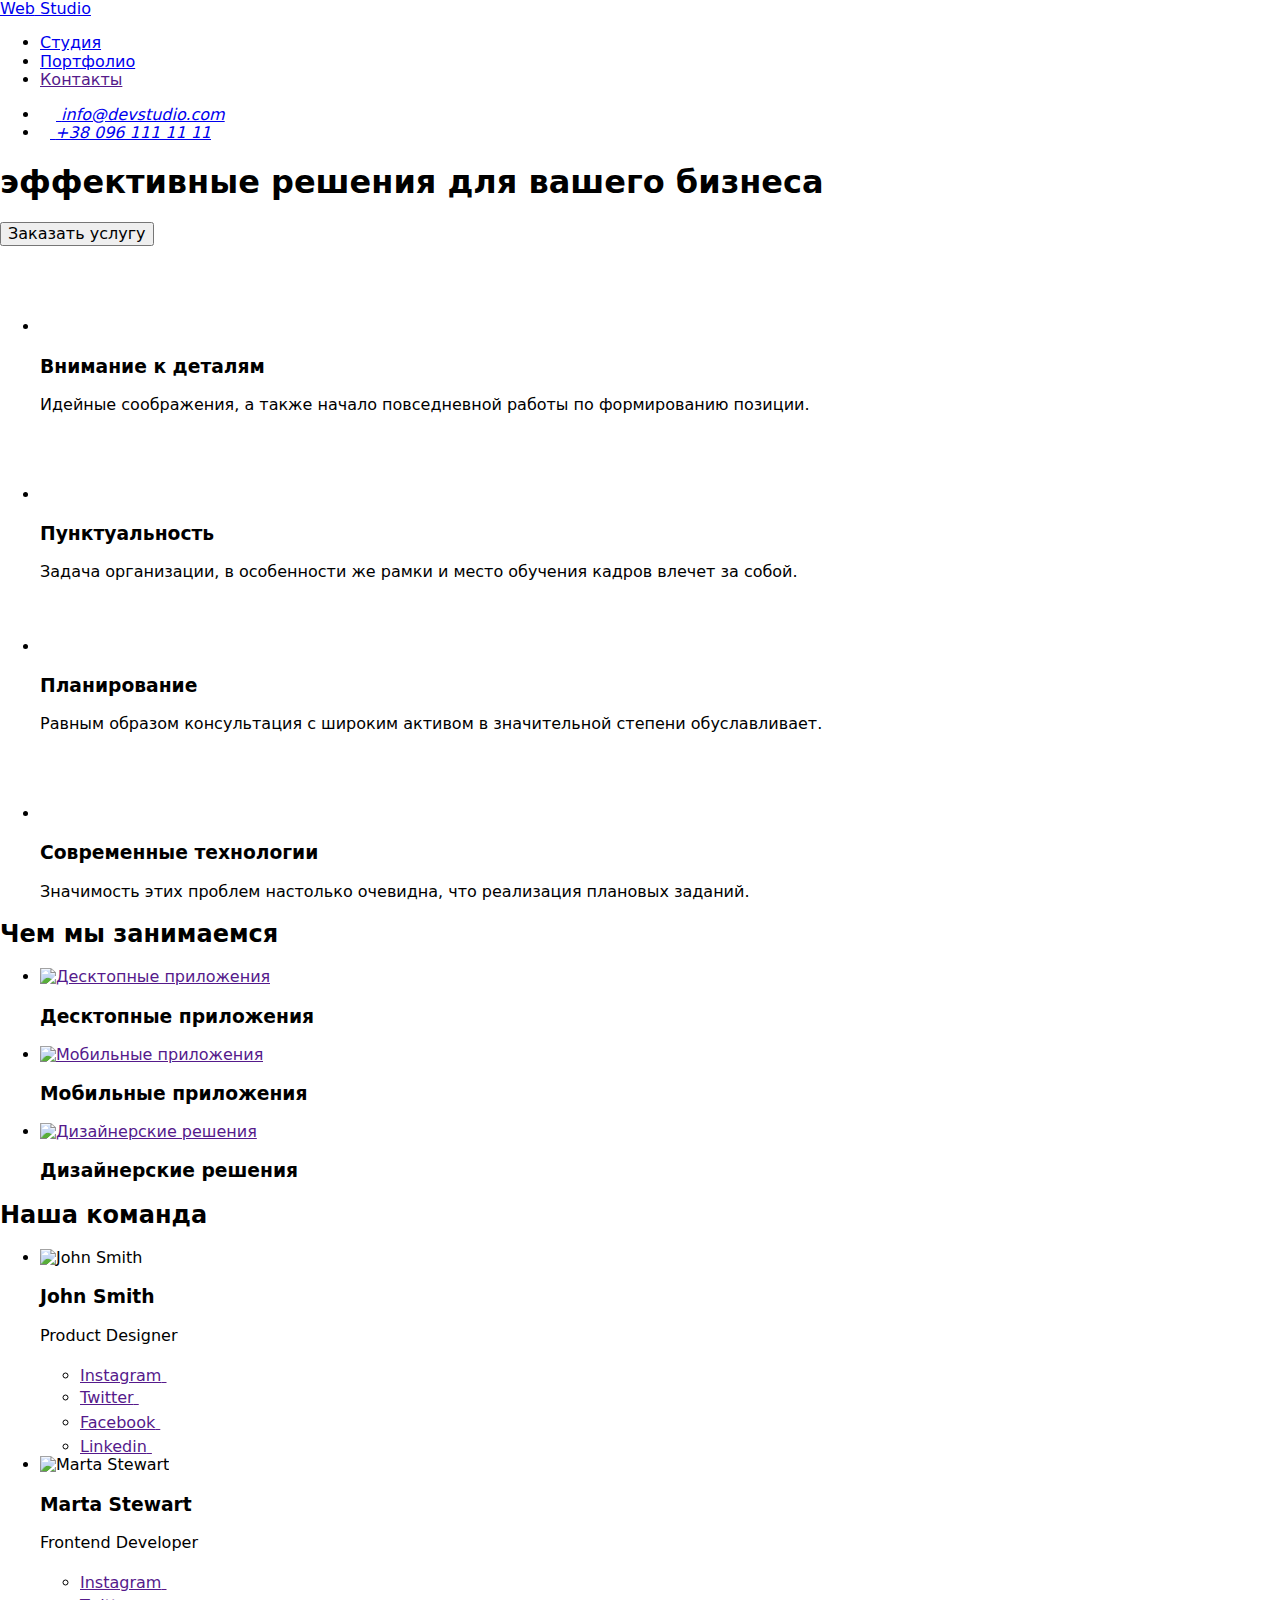
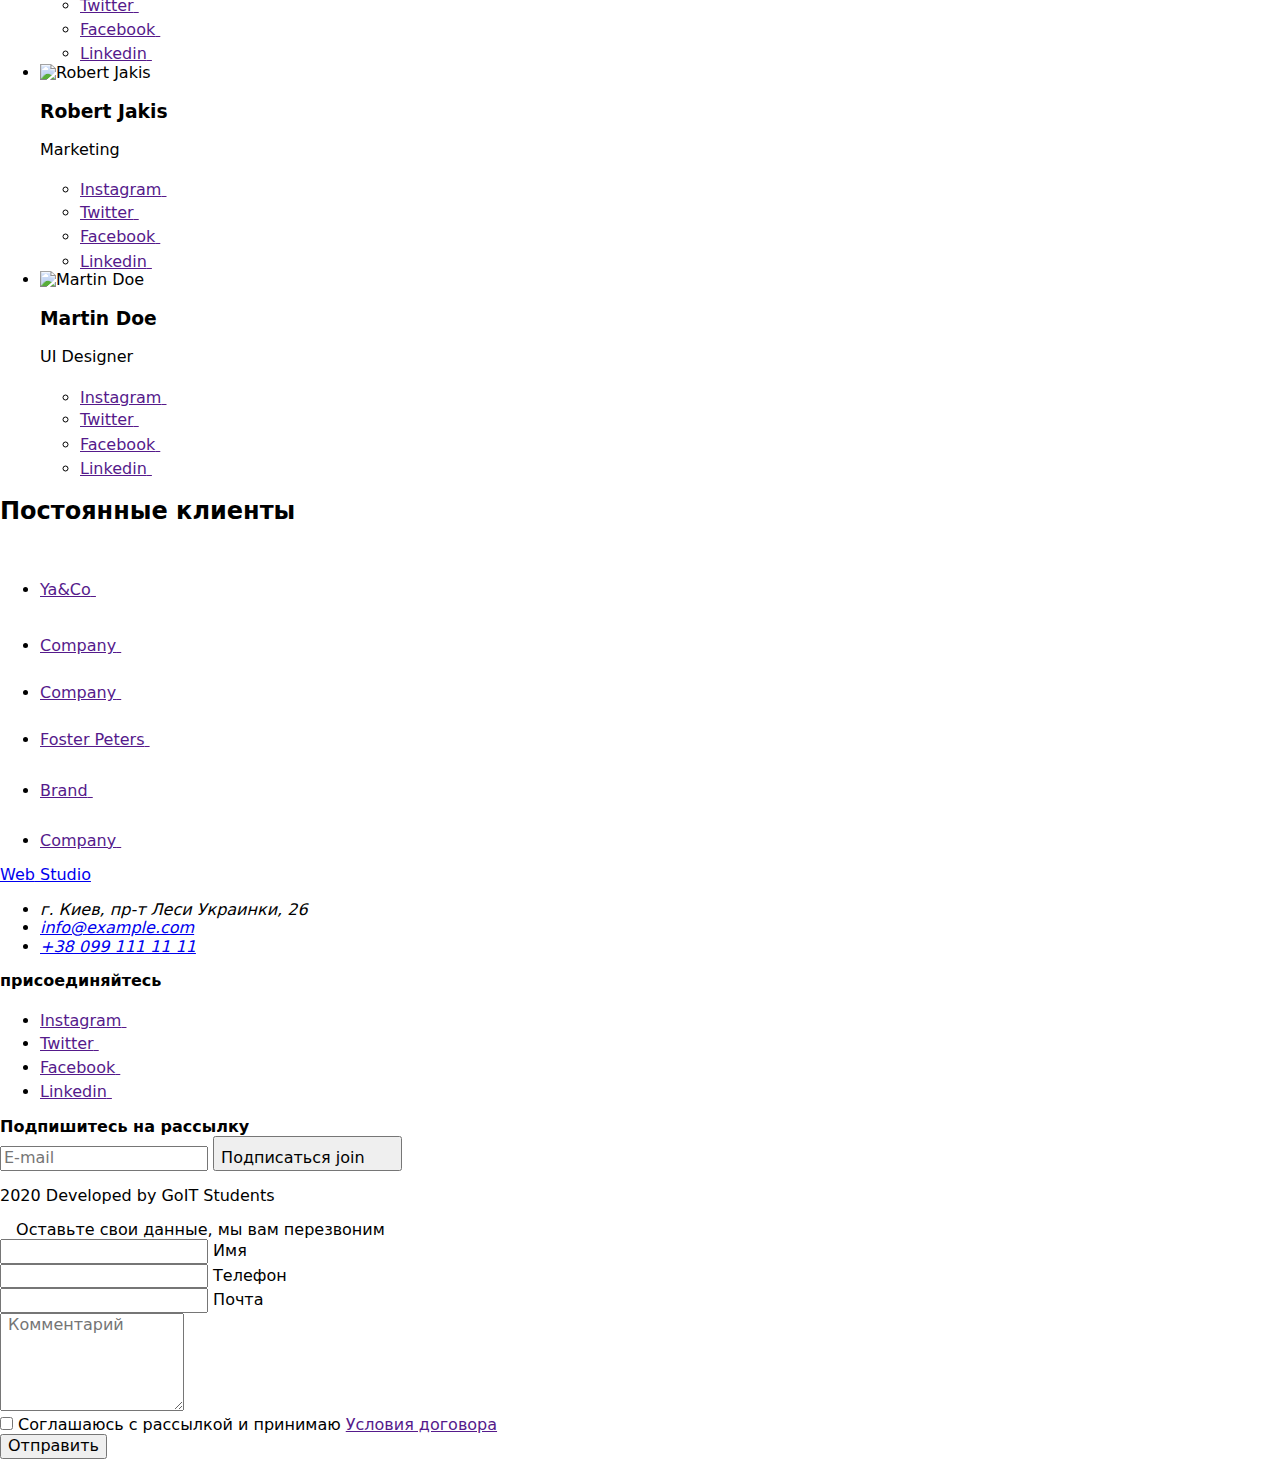
==== index.html @ 6a95d724 "Add files via upload" ====
<!DOCTYPE html>
<html lang="ru">
<head>
    <meta charset="UTF-8">
    <meta name="viewport" content="width=device-width, initial-scale=1.0">
    <title>Document</title>
    <link href="https://fonts.googleapis.com/css2?family=Raleway:wght@700&family=Roboto:wght@500;700;900&display=swap" rel="stylesheet"/>
    <link
    rel="stylesheet"
    href="https://cdnjs.cloudflare.com/ajax/libs/modern-normalize/0.6.0/modern-normalize.min.css"
  />
    <link rel="stylesheet" href="./css/styles.css"/>
</head>
<body>
                                  <!-- Шапка сайта -->
    <header >
<div class="container-nav">
    <nav>
            <a href="./index.html" class="upper-logo">
                <span class="colortext">Web</span> Studio
            </a>
          <ul class="pages">
            <li class="pages-list" ><a href="./index.html" class="current">Студия</a></li>
            <li class="pages-list"><a href="./portfolio.html" class="site-nav">Портфолио</a></li>
            <li class="pages-list"><a href="" class="site-nav">Контакты</a></li>
          </ul> 
    </nav>
   
    <address>
           
        <ul class="site-address">
            <li class="envelope" >
               
                <a href="mailto:info@devstudio.com" class="address-list ">
                    <svg class="icon-envelope" width="16" height="11.2">
                        <use href="./images/sprite.svg#icon-envelope"></use>
                    </svg>
                    <span>info@devstudio.com</span>
                </a>
            </li>
            <li  >
                
                <a href="tel:+380961111111" class="address-list" >
                    <svg class="icon-phone" width="10" height="10.94">
                        <use href="./images/sprite.svg#icon-phone"></use>
                    </svg>
                   <span>+38 096 111 11 11</span> 
                </a>
            </li>
       </ul>
       
    </address>
</div>
    </header>
    
    
    <main>
        
                              <!-- Герой -->
    <section class="hero">
    <h1 class="hero-title">эффективные решения для вашего бизнеса</h1>
        <button data-modal-open type="button" class="order-button" >Заказать услугу</button>
    </section>
    <div class="container">
<section class="section ">
                             <!--преимущества-->
    <ul class="advantages-container">
        <li class="advantages-list">
            <svg class="advantages-icon" width="65.32" height="70">
                <use href="./images/sprite.svg#icon-antenna"></use>
            </svg>
            
            <h3 class="advantages-title">Внимание к деталям</h3>
            <p class="advantages-text">Идейные соображения, а также начало повседневной работы по формированию позиции.</p>
        </li>
        <li class="advantages-list">
            <svg class="advantages-icon" width="66.96" height="70">
                <use href="./images/sprite.svg#icon-clock"></use>
            </svg>
            <h3 class="advantages-title">Пунктуальность</h3>
            <p class="advantages-text">Задача организации, в особенности же рамки и место обучения кадров влечет за собой.</p>
        </li>
        <li class="advantages-list">
            <svg class="advantages-icon" width="70" height="53.69">
                <use href="./images/sprite.svg#icon-pc"></use>
            </svg>   
            <h3 class="advantages-title">Планирование</h3>
            <p class="advantages-text">Равным образом консультация с широким активом в значительной степени обуславливает.</p>
        </li>
        <li class="advantages-list">
            <svg class="advantages-icon" width="70" height="70">
                <use href="./images/sprite.svg#icon-astronaut"></use>
            </svg>
            <h3 class="advantages-title">Современные технологии</h3>
            <p class="advantages-text">Значимость этих проблем настолько очевидна, что реализация плановых заданий.</p>
        </li>
    </ul>
</section>
                                        <!--Продукты-->
<section class="section">
    <h2 class="section-title">Чем мы занимаемся</h2>
    <ul class="section-app container">
        <li class="item">
            <a href="">
                <img src="./images/app1.jpg" class="image" alt="Десктопные приложения" width="370" height="294"/>
            </a>
            <h3 class="section-list">Десктопные приложения</h3>
        </li>
        <li class="item">
            <a href="">
                <img src="./images/app2.jpg" class="image" alt="Мобильные приложения" width="370" height="294"/>
            </a>
            <h3 class="section-list">Мобильные приложения</h3>
        </li> 
        <li class="item">
            <a href="">
                <img src="./images/app3.jpg" class="image" alt="Дизайнерские решения" width="370" height="294"/>
            </a>
            <h3 class="section-list">Дизайнерские решения</h3>
        </li>
    </ul>
</section>
    </div>
                                         <!--Комманда-->
<section class="section-team ">
    
    <h2 class="section-title">Наша команда</h2>

    <ul class="team-names  ">
<li class="cards">
    
        <img src="./images/john_smith.jpg" class="image-team" alt="John Smith" width="270" height="260"/>
   
    <h3 class="names">John Smith</h3>
    <p class="occupation">Product Designer</p>
    <ul class="social">
        <li class="social-links">
            <a class="social-link" href=""  aria-label="Instagram">
            <span class="visually-hidden">Instagram</span>
            <svg class="icon-social" width="20" height="20">
                <use href="./images/sprite.svg#icon-instagram"></use>
            </svg>
            </a>
        </li>
        <li class="social-links">
            <a class="social-link" href="" aria-label="Twitter">
                <span class="visually-hidden">Twitter</span>
                <svg class="icon-social" width="20" height="18">
                    <use href="./images/sprite.svg#icon-twitter"></use>
                </svg>
            </a>
        </li>
        <li class="social-links">
            <a class="social-link" href="" aria-label="Facebook">
                <span class="visually-hidden">Facebook</span>
                <svg class="icon-social" width="15" height="20">
                    <use href="./images/sprite.svg#icon-facebook"></use>
                </svg>
            </a>
        </li>
        <li class="social-links">
            <a class="social-link" href="" aria-label="Linkedin">
                <span class="visually-hidden">Linkedin</span>
                <svg class="icon-social" width="20" height="20">
                    <use href="./images/sprite.svg#icon-linkedin"></use>
                </svg>
            </a>
        </li>
    </ul>

</li>
<li class="cards">
    
        <img src="./images/marta_stewart.jpg" class="image-team" alt="Marta Stewart" width="270" height="260"/>
    
    <h3 class="names">Marta Stewart</h3>
    <p class="occupation">Frontend Developer</p>
    <ul class="social">
        <li class="social-links">
            <a class="social-link" href=""  aria-label="Instagram">
            <span class="visually-hidden">Instagram</span>
            <svg class="icon-social" width="20" height="20">
                <use href="./images/sprite.svg#icon-instagram"></use>
            </svg>
            </a>
        </li>
        <li class="social-links">
            <a class="social-link" href="" aria-label="Twitter">
                <span class="visually-hidden">Twitter</span>
                <svg class="icon-social" width="20" height="18">
                    <use href="./images/sprite.svg#icon-twitter"></use>
                </svg>
            </a>
        </li>
        <li class="social-links">
            <a class="social-link" href="" aria-label="Facebook">
                <span class="visually-hidden">Facebook</span>
                <svg class="icon-social" width="15" height="20">
                    <use href="./images/sprite.svg#icon-facebook"></use>
                </svg>
            </a>
        </li>
        <li class="social-links">
            <a class="social-link" href="" aria-label="Linkedin">
                <span class="visually-hidden">Linkedin</span>
                <svg class="icon-social" width="20" height="20">
                    <use href="./images/sprite.svg#icon-linkedin"></use>
                </svg>
            </a>
        </li>
    </ul>
</li>
<li class="cards">
    
        <img src="./images/robert_jakis.jpg" class="image-team" alt="Robert Jakis" width="270" height="260"/>
    
    <h3 class="names">Robert Jakis</h3>
    <p class="occupation">Marketing</p>
    <ul class="social">
        <li class="social-links">
            <a class="social-link" href=""  aria-label="Instagram">
            <span class="visually-hidden">Instagram</span>
            <svg class="icon-social" width="20" height="20">
                <use href="./images/sprite.svg#icon-instagram"></use>
            </svg>
            </a>
        </li>
        <li class="social-links">
            <a class="social-link" href="" aria-label="Twitter">
                <span class="visually-hidden">Twitter</span>
                <svg class="icon-social" width="20" height="18">
                    <use href="./images/sprite.svg#icon-twitter"></use>
                </svg>
            </a>
        </li>
        <li class="social-links">
            <a class="social-link" href="" aria-label="Facebook">
                <span class="visually-hidden">Facebook</span>
                <svg class="icon-social" width="15" height="20">
                    <use href="./images/sprite.svg#icon-facebook"></use>
                </svg>
            </a>
        </li>
        <li class="social-links">
            <a class="social-link" href="" aria-label="Linkedin">
                <span class="visually-hidden">Linkedin</span>
                <svg class="icon-social" width="20" height="20">
                    <use href="./images/sprite.svg#icon-linkedin"></use>
                </svg>
            </a>
        </li>
    </ul>
</li>
<li class="cards">
    
        <img src="./images/martin_doe.jpg" class="image-team" alt="Martin Doe" width="270" height="260"/>
    
    <h3 class="names">Martin Doe</h3>
    <p class="occupation">UI Designer</p>
    <ul class="social">
        <li class="social-links">
            <a class="social-link" href=""  aria-label="Instagram">
            <span class="visually-hidden">Instagram</span>
            <svg class="icon-social" width="20" height="20">
                <use href="./images/sprite.svg#icon-instagram"></use>
            </svg>
            </a>
        </li>
        <li class="social-links">
            <a class="social-link" href="" aria-label="Twitter">
                <span class="visually-hidden">Twitter</span>
                <svg class="icon-social" width="20" height="18">
                    <use href="./images/sprite.svg#icon-twitter"></use>
                </svg>
            </a>
        </li>
        <li class="social-links">
            <a class="social-link" href="" aria-label="Facebook">
                <span class="visually-hidden">Facebook</span>
                <svg class="icon-social" width="15" height="20">
                    <use href="./images/sprite.svg#icon-facebook"></use>
                </svg>
            </a>
        </li>
        <li class="social-links">
            <a class="social-link" href="" aria-label="Linkedin">
                <span class="visually-hidden">Linkedin</span>
                <svg class="icon-social" width="20" height="20">
                    <use href="./images/sprite.svg#icon-linkedin"></use>
                </svg>
            </a>
        </li>
    </ul>
 </li>
</ul> 
  
</section>

<!--Клиенты-->
<section class="clients">
    <h2 class="section-title">Постоянные клиенты</h2>
    <ul class="companies-list container">
        <li class="section-companies">
            <a class="companies-link" href="">
                <span class="visually-hidden">Ya&Co</span>
                <svg class="icon-logo" width="44.27" height="49.23">
                    <use href="./images/sprite.svg#icon-logo1"></use>
                </svg>
            </a>   
        </li>
        <li class="section-companies">
            <a class="companies-link" href="">
                <span class="visually-hidden">Company</span>
                <svg class="icon-logo" width="40" height="52">
                    <use href="./images/sprite.svg#icon-logo2"></use>
                </svg>
            </a>   
        </li>
        <li class="section-companies">
            <a class="companies-link" href="">
                <span class="visually-hidden">Company</span>
                <svg class="icon-logo" width="41" height="42.6">
                    <use href="./images/sprite.svg#icon-logo3"></use>
                </svg>
            </a>     
        </li>
        <li class="section-companies">
            <a class="companies-link" href="">
                <span class="visually-hidden">Foster Peters</span>
                <svg class="icon-logo" width="79.66" height="42.02">
                    <use href="./images/sprite.svg#icon-logo4"></use>
                </svg>
            </a>     
        </li>
        <li class="section-companies">
            <a class="companies-link" href="">
                <span class="visually-hidden">Brand</span>
                <svg class="icon-logo" width="59" height="47">
                    <use href="./images/sprite.svg#icon-logo5"></use>
                </svg>
            </a>     
        </li>
        <li class="section-companies">
            <a class="companies-link" href="">
                <span class="visually-hidden">Company</span>
                <svg class="icon-logo" width="88.48" height="45.44">
                    <use href="./images/sprite.svg#icon-logo6"></use>
                </svg>
            </a>     
        </li>
    </ul>
</section>

</main>



<!--Футер-->

<footer>
    <div class="footer-container">
<div class="footer-block">
    <a href="./index.html" class="logo">
        <span class="colortext">Web</span> Studio
    </a>
    <address >
        <ul class="address">
            <li> г. Киев, пр-т Леси Украинки, 26   <br> </li>
        
            <li> <a href="mailto:info@example.com" class="mail">info@example.com</a>  <br> </li>
            <li> <a href="tel:+380991111111" class="mail">+38 099 111 11 11</a> </li>
        </ul>
    </address> 
</div>
<div >
    <b class="join">присоединяйтесь</b>
    <ul class="social-footer">
        <li class="social-links">
            <a class="social-link" href=""  aria-label="Instagram">
            <span class="visually-hidden">Instagram</span>
            <svg class="icon-footer" width="20" height="20">
                <use href="./images/sprite.svg#icon-instagram"></use>
            </svg>
            </a>
            </li>
            <li class="social-links">
                <a class="social-link" href=""  aria-label="Twitter">
                <span class="visually-hidden">Twitter</span>
                <svg class="icon-footer" width="20" height="18">
                    <use href="./images/sprite.svg#icon-twitter"></use>
                </svg>
            </a>
            </li>
            <li class="social-links">
                <a class="social-link" href=""  aria-label="Facebook">
                <span class="visually-hidden">Facebook</span>
                <svg class="icon-footer" width="15" height="20">
                    <use href="./images/sprite.svg#icon-facebook"></use>
                </svg>
            </a>
            </li>
            <li class="social-links">
                <a class="social-link" href=""  aria-label="Linkedin">
                <span class="visually-hidden">Linkedin</span>
                <svg class="icon-footer" width="20" height="20">
                    <use href="./images/sprite.svg#icon-linkedin"></use>
                </svg>
            </a>
            </li>
</ul>
</div>
<div class="subscription">
    <b class="join">Подпишитесь на рассылку</b><br>
    <div>
    <input type="email" class="footer-input" name="email" placeholder="E-mail ">
            
    <button type="button" class="button-footer">Подписаться
        <span class="visually-hidden">join</span>
                <svg class="icon-join" width="24" height="24">
                    <use href="./images/sprite.svg#icon-paper_plane"></use>
                </svg>
    </button>
</div>
</div>
</div>   
<div >
<p class="copyright">2020  Developed by GoIT Students </p>
</div>  
 
</footer> 
    <div data-modal class="backdrop is-hidden">
    <div  class="modal">
        <svg data-modal-close class="icon-close" width="11" height="11">
            <use href="./images/sprite.svg#icon-close"></use>
        </svg>
        <span class="form-title">Оставьте свои данные, мы вам перезвоним</span>
      <form class="js-speaker-form">
          <div class="form-field">
          <input type="text" class="form-input" name="name" placeholder=" ">
          <label for="name" class="form-label">Имя</label>
          <svg class="form-icon" width="12" height="12">
              <use href="./images/sprite.svg#icon-name"></use>
          </svg>
        </div>
        <div class="form-field">
            <input type="tel" class="form-input" name="telephone" placeholder=" ">
            <label for="telephone" class="form-label">Телефон</label>
            <svg class="form-icon" width="13" height="13">
                <use href="./images/sprite.svg#icon-number"></use>
            </svg>
          </div>
          <div class="form-field">
            <input type="email" class="form-input" name="email" placeholder=" ">
            <label for="email" class="form-label">Почта</label>
            <svg class="form-icon" width="15" height="12">
                <use href="./images/sprite.svg#icon-mail"></use>
            </svg>
          </div>
        <div class="comment-field">
            <textarea class="comment" name="comment" rows="5" placeholder=" Комментарий"></textarea>
        </div>
    
    <div class="check">
<label class="policy">
    <input type="checkbox" class="checkbox" name="checkbox" value="checked"/>
    Соглашаюсь с рассылкой и принимаю <a href="" class="agreement">Условия договора</a>
    <svg class="icon-square" width="15.9" height="15">
        <use href="./images/sprite.svg#icon-square"></use>
    </svg>
    <svg class="icon-check" width="15" height="15">
        <use href="./images/sprite.svg#icon-check"></use>
    </svg>
</label>
</div>


    <div class="send">
        <button  type="submit" class="send-button" >Отправить</button>
    </div>
    
      </form>  
    </div>
</div>

<script src="./js/modal.js"></script>
</body>
</html>
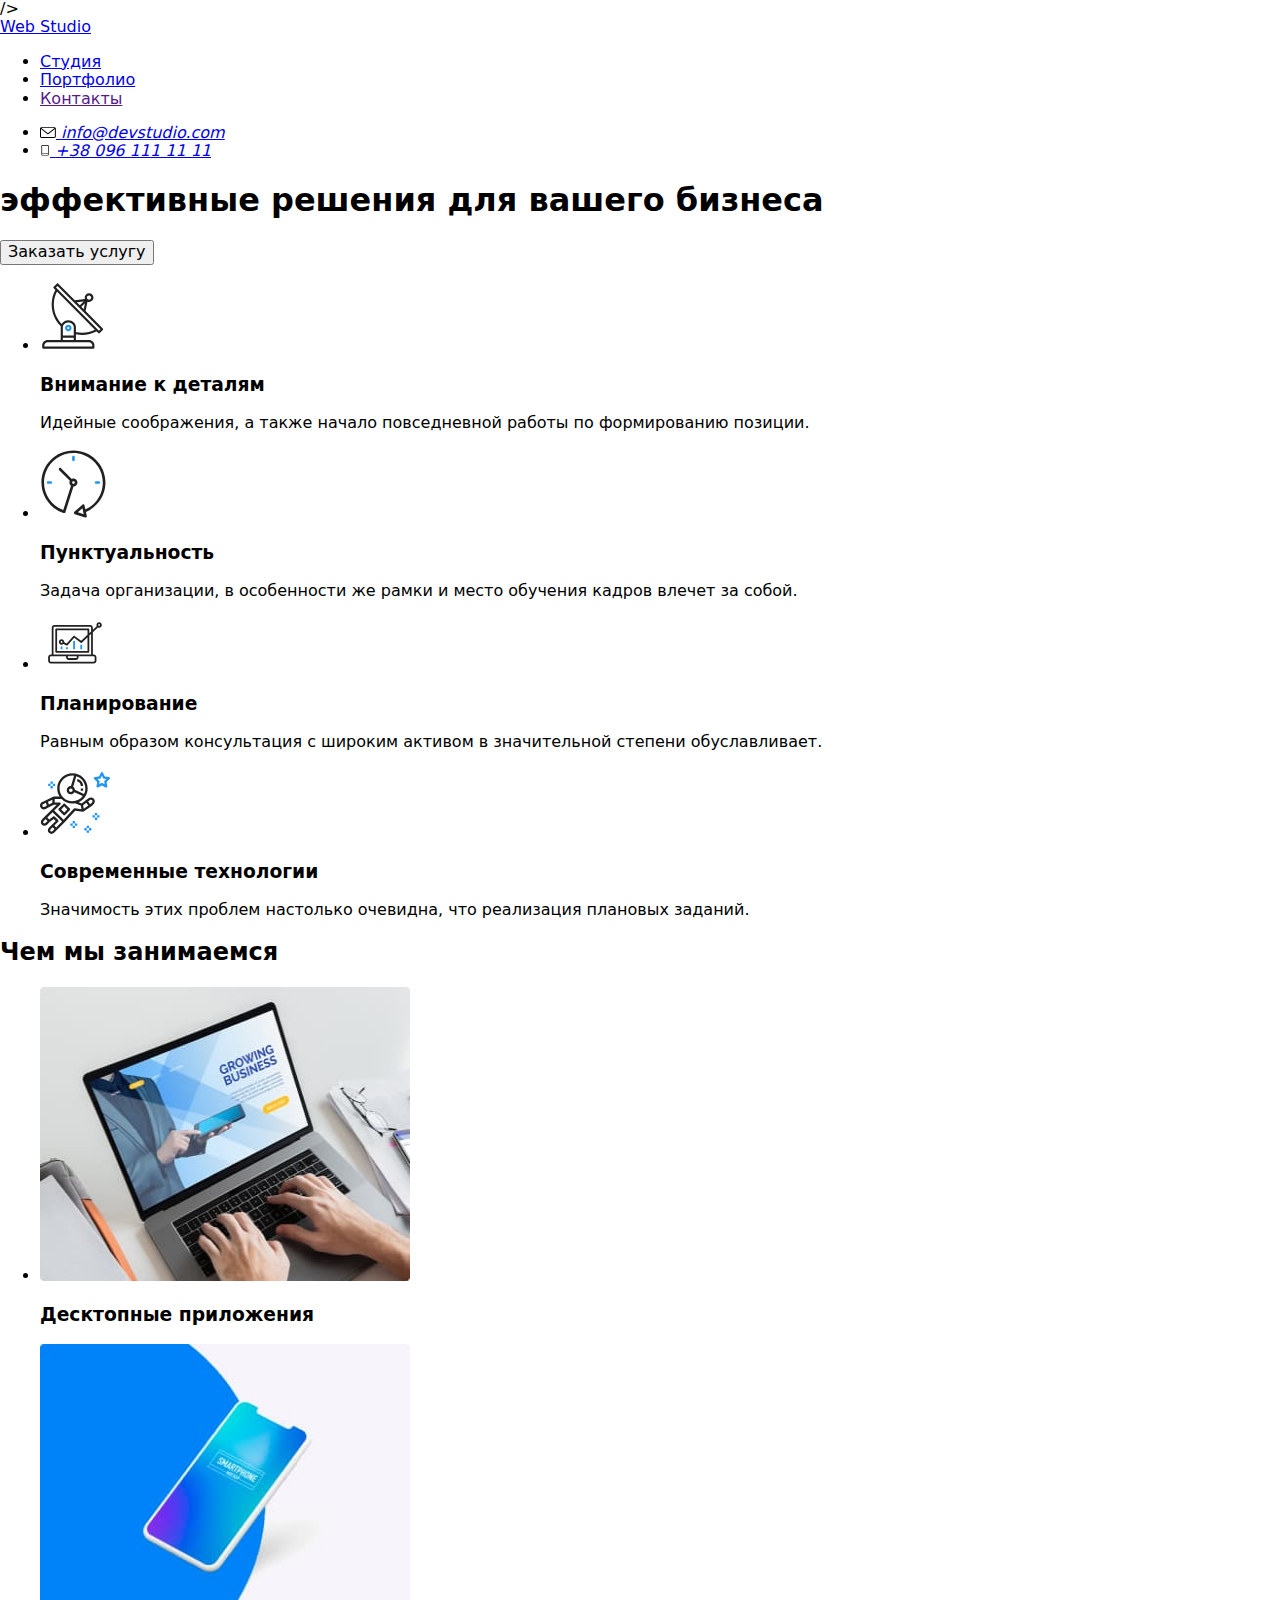
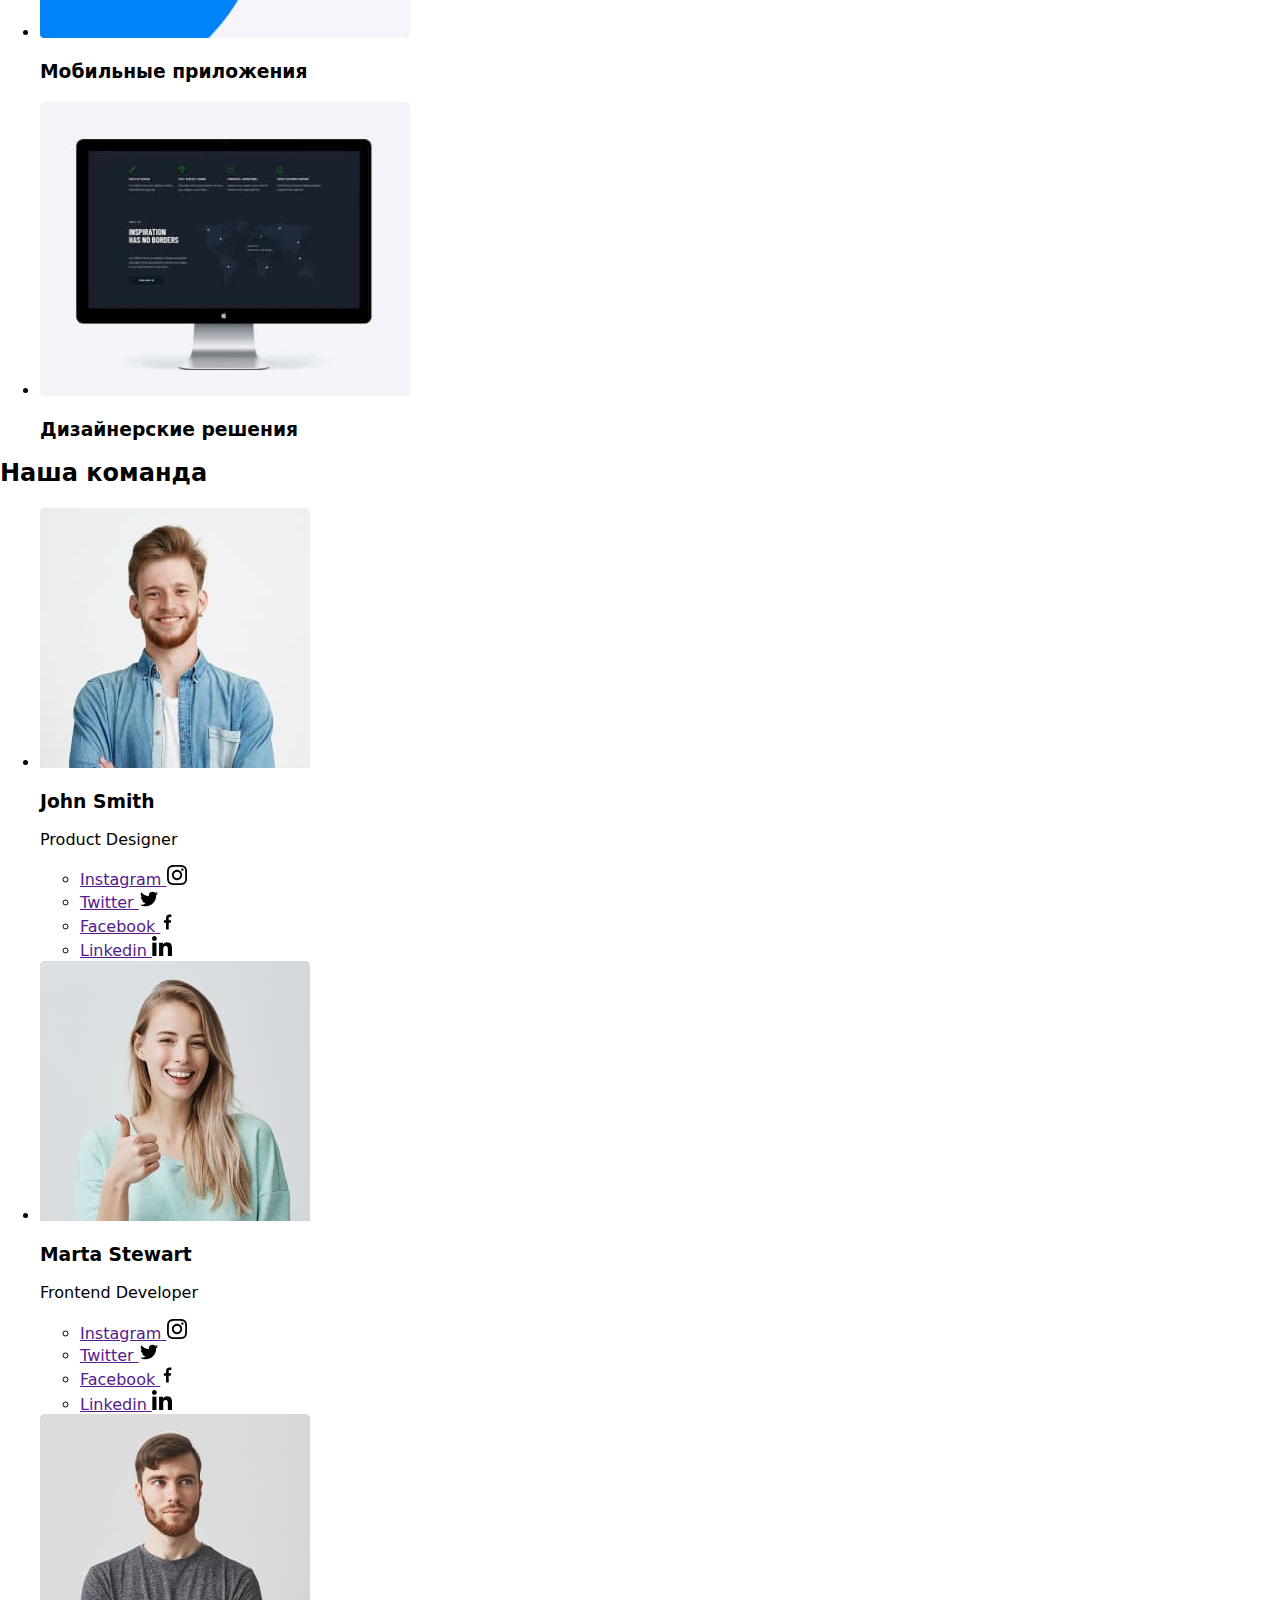
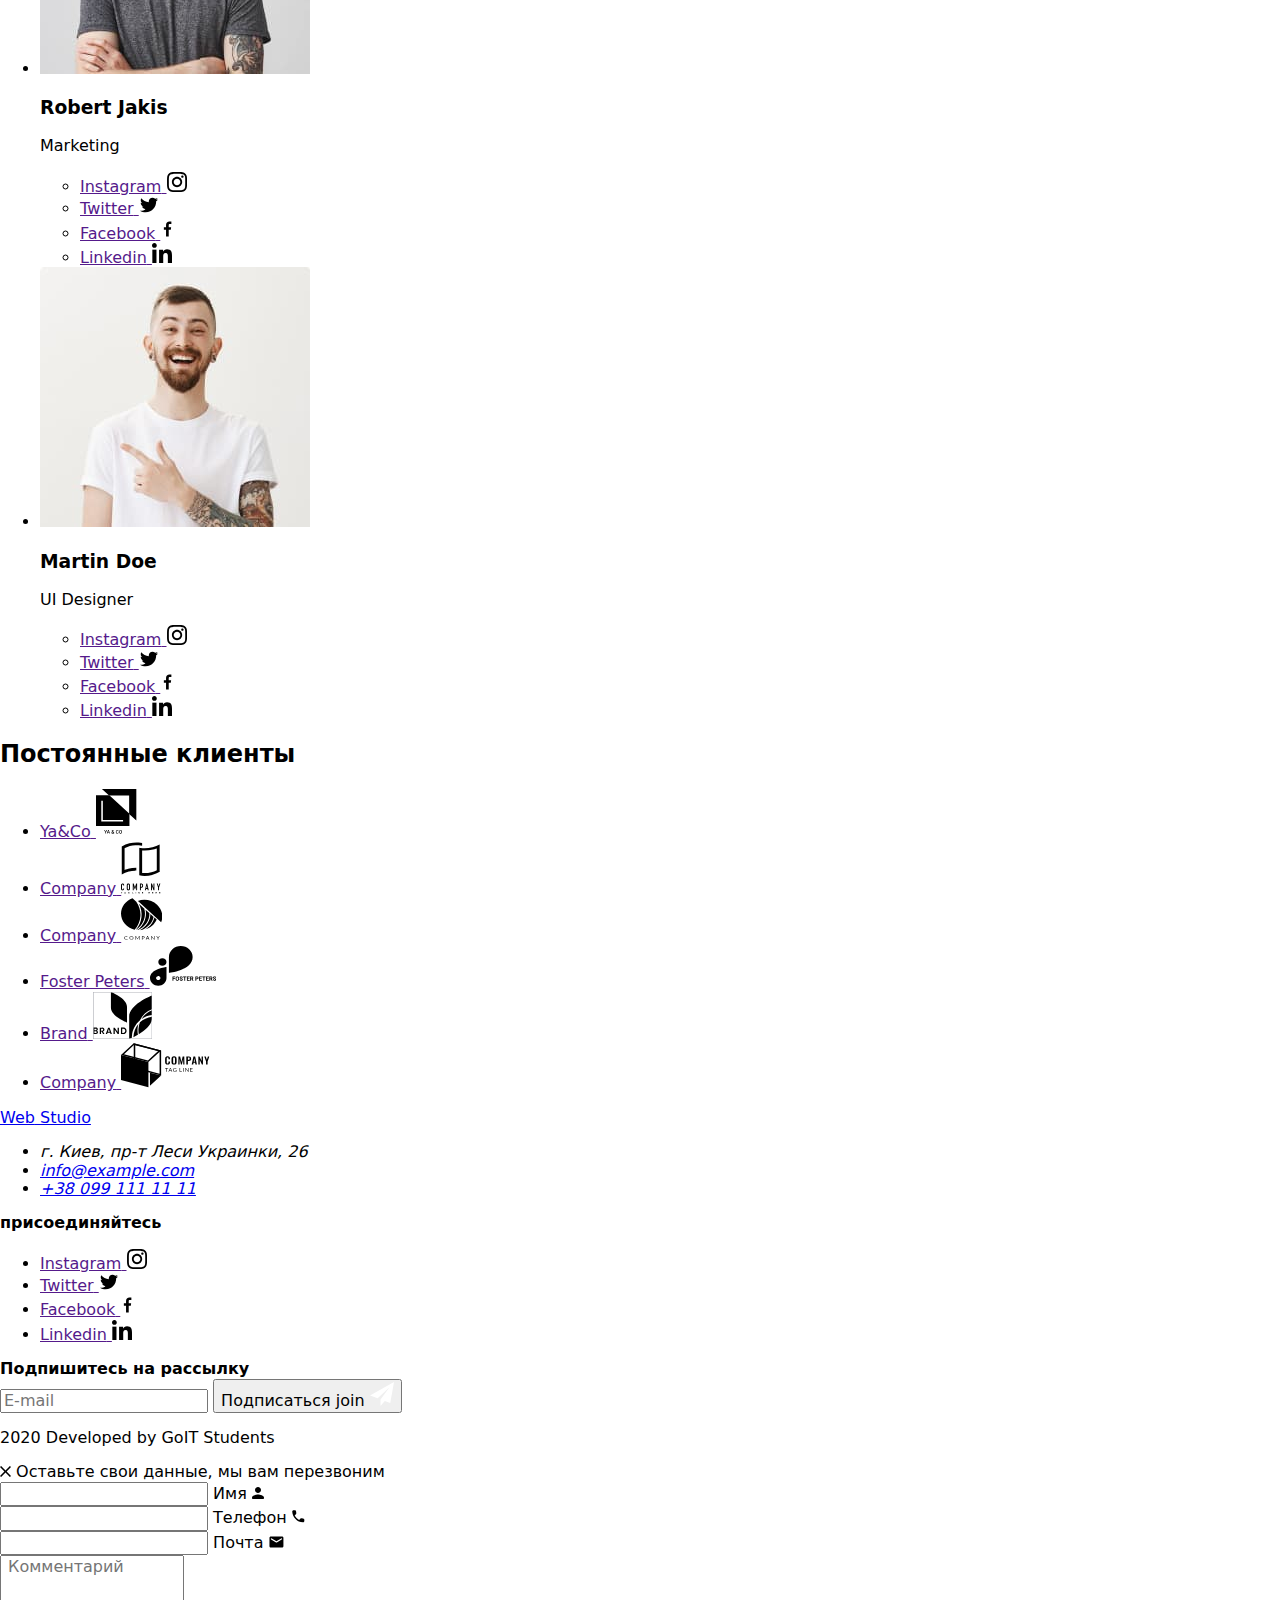
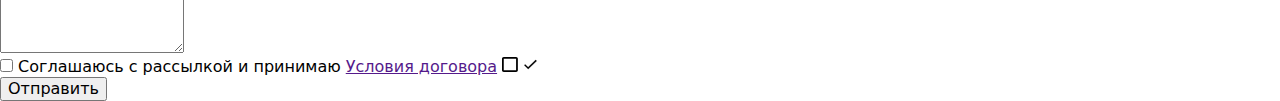
==== commit dd131ffb: "добавляет путь к файлу цсс" ====
--- a/index.html
+++ b/index.html
@@ -9,7 +9,7 @@
     rel="stylesheet"
     href="https://cdnjs.cloudflare.com/ajax/libs/modern-normalize/0.6.0/modern-normalize.min.css"
   />
-    <link rel="stylesheet" href="./css/styles.css"/>
+    <link rel="stylesheet" href="./css/main.min.css" />/>
 </head>
 <body>
                                   <!-- Шапка сайта -->
--- a/css/main.min.css
+++ b/css/main.min.css
@@ -0,0 +1 @@
+/* No CSS *//*# sourceMappingURL=main.min.css.map */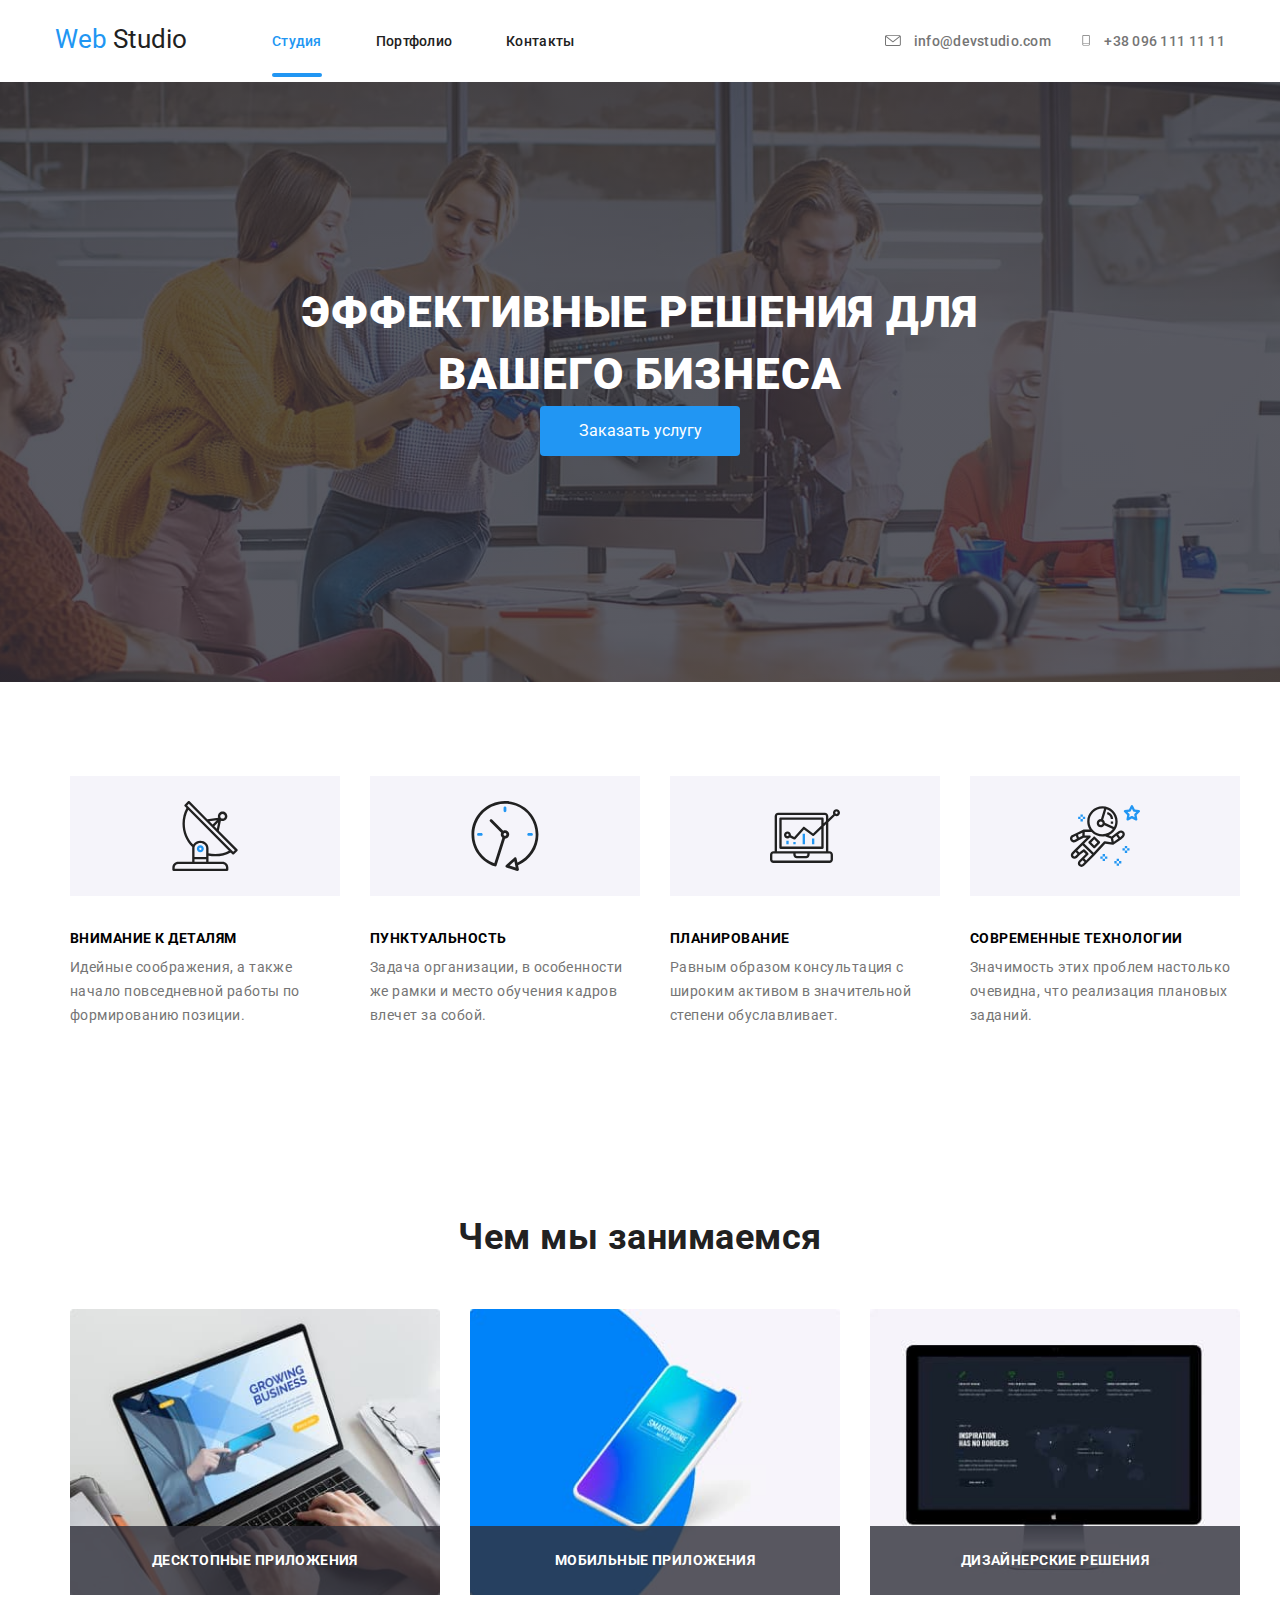
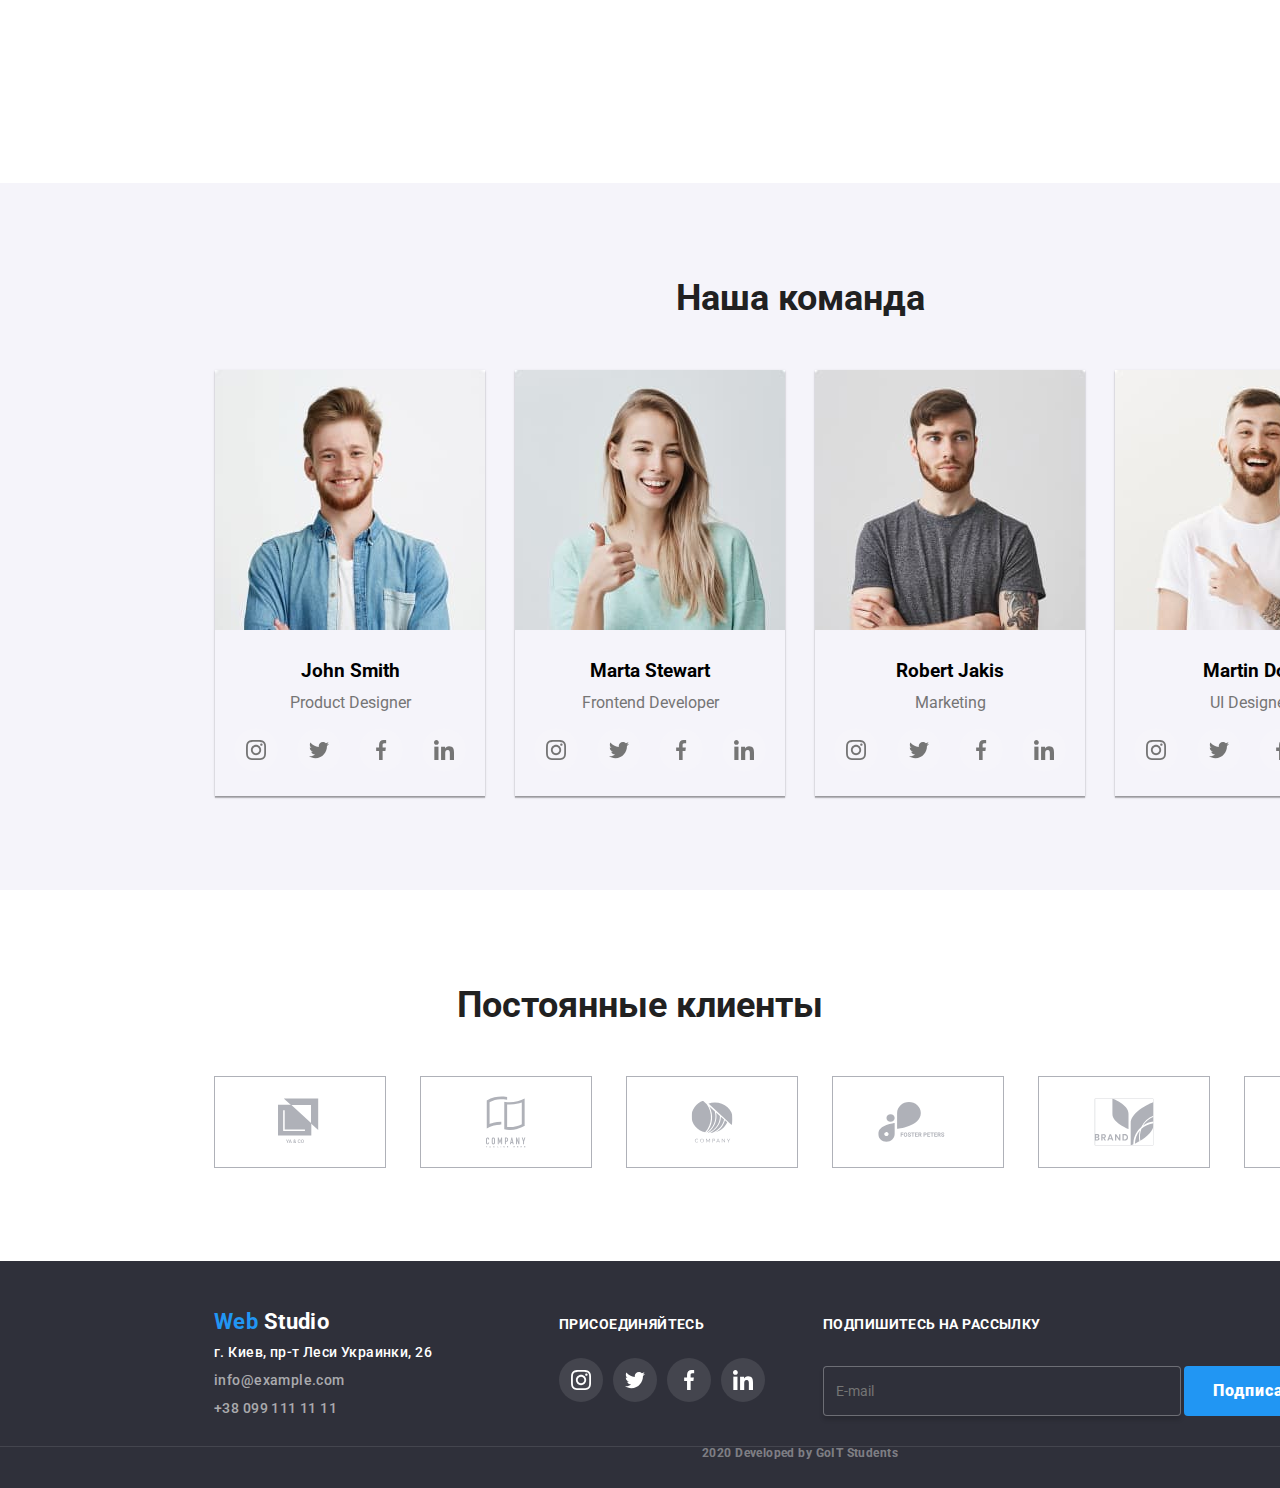
==== commit dcaad120: "убирает лишний код" ====
--- a/index.html
+++ b/index.html
@@ -7,9 +7,8 @@
     <link href="https://fonts.googleapis.com/css2?family=Raleway:wght@700&family=Roboto:wght@500;700;900&display=swap" rel="stylesheet"/>
     <link
     rel="stylesheet"
-    href="https://cdnjs.cloudflare.com/ajax/libs/modern-normalize/0.6.0/modern-normalize.min.css"
-  />
-    <link rel="stylesheet" href="./css/main.min.css" />/>
+    href="https://cdnjs.cloudflare.com/ajax/libs/modern-normalize/0.6.0/modern-normalize.min.css"/>
+    <link rel="stylesheet" href="./css/main.min.css" />
 </head>
 <body>
                                   <!-- Шапка сайта -->
--- a/css/main.min.css
+++ b/css/main.min.css
@@ -1 +1,2 @@
-/* No CSS *//*# sourceMappingURL=main.min.css.map */+.icon-social,.icon-logo,.modal{top:50%;left:50%;-webkit-transform:translate(-50%, -50%);transform:translate(-50%, -50%)}.icon-social,.icon-footer{padding:12px;width:44px;height:44px}/*! modern-normalize v0.6.0 | MIT License | https://github.com/sindresorhus/modern-normalize */*,*::before,*::after{-webkit-box-sizing:border-box;box-sizing:border-box}:root{-moz-tab-size:4;-o-tab-size:4;tab-size:4}html{line-height:1.15;-webkit-text-size-adjust:100%}body{margin:0}body{font-family:system-ui,-apple-system,"Segoe UI",Roboto,Helvetica,Arial,sans-serif,"Apple Color Emoji","Segoe UI Emoji"}hr{height:0}abbr[title]{-webkit-text-decoration:underline dotted;text-decoration:underline dotted}b,strong{font-weight:bolder}code,kbd,samp,pre{font-family:SFMono-Regular, Consolas, "Liberation Mono", Menlo, monospace;font-size:1em}small{font-size:80%}sub,sup{font-size:75%;line-height:0;position:relative;vertical-align:baseline}sub{bottom:-0.25em}sup{top:-0.5em}button,input,optgroup,select,textarea{font-family:inherit;font-size:100%;line-height:1.15;margin:0}button,select{text-transform:none}button,[type="button"],[type="reset"],[type="submit"]{-webkit-appearance:button}button::-moz-focus-inner,[type="button"]::-moz-focus-inner,[type="reset"]::-moz-focus-inner,[type="submit"]::-moz-focus-inner{border-style:none;padding:0}button:-moz-focusring,[type="button"]:-moz-focusring,[type="reset"]:-moz-focusring,[type="submit"]:-moz-focusring{outline:1px dotted ButtonText}fieldset{padding:0.35em 0.75em 0.625em}legend{padding:0}progress{vertical-align:baseline}[type="number"]::-webkit-inner-spin-button,[type="number"]::-webkit-outer-spin-button{height:auto}[type="search"]{-webkit-appearance:textfield;outline-offset:-2px}[type="search"]::-webkit-search-decoration{-webkit-appearance:none}::-webkit-file-upload-button{-webkit-appearance:button;font:inherit}summary{display:list-item}.buttons{background-color:#f5f4fa;letter-spacing:0.03em;line-height:1.6;text-align:center;-webkit-box-pack:center;-ms-flex-pack:center;justify-content:center;margin:0 8px 0 0;padding:6px 22px;border-radius:4px;border:transparent;min-width:101px;-webkit-transition:all 250ms cubic-bezier(0.4, 0, 0.2, 1);transition:all 250ms cubic-bezier(0.4, 0, 0.2, 1)}.buttons:hover,.buttons:focus{background-color:#2196f3;color:#fff;font-family:inherit;font-weight:500;font-size:16px;line-height:1.6;text-align:center;-webkit-box-shadow:0px 2px 2px rgba(0,0,0,0.12),0px 1px 2px rgba(0,0,0,0.08),0px 3px 1px rgba(0,0,0,0.1);box-shadow:0px 2px 2px rgba(0,0,0,0.12),0px 1px 2px rgba(0,0,0,0.08),0px 3px 1px rgba(0,0,0,0.1)}.buttons :first-child{margin-left:0}.buttons-list{margin:0;padding:94px 0 50px 0;display:-webkit-box;display:-ms-flexbox;display:flex}.buttons-container{display:-webkit-box;display:-ms-flexbox;display:flex;-webkit-box-pack:center;-ms-flex-pack:center;justify-content:center;border-top:1px solid #ECECEC}.upper-logo{font-family:Roboto,sans-serif;font-size:26px;line-height:1.2;color:#212121;padding-top:24px;padding-bottom:25px;-webkit-transition:all 250ms cubic-bezier(0.4, 0, 0.2, 1);transition:all 250ms cubic-bezier(0.4, 0, 0.2, 1)}.upper-logo:hover,.upper-logo:focus{color:#2196f3}.colortext{color:#2196f3}.container{width:1200px;padding-right:15px;padding-left:15px;margin:0 auto;-webkit-box-align:center;-ms-flex-align:center;align-items:center;-webkit-box-pack:center;-ms-flex-pack:center;justify-content:center}nav{display:-webkit-box;display:-ms-flexbox;display:flex}.container-nav{display:-webkit-box;display:-ms-flexbox;display:flex;width:1200px;padding-right:15px;padding-left:15px;margin:0 auto;-webkit-box-align:center;-ms-flex-align:center;align-items:center;-webkit-box-pack:center;-ms-flex-pack:center;justify-content:center}.pages{margin:0;padding:0}.pages-list{display:inline-block;margin:0  50px 0  0;padding:32px 0}.pages-list:first-child{margin-left:85px}.pages-list:last-child{margin-right:0}.current{color:#2196f3;letter-spacing:0.02em;font-weight:500;font-size:14px;line-height:1.1;padding-bottom:28px;position:relative}.current::after{content:'';position:absolute;bottom:0;right:0;display:block;width:100%;height:4px;background:#2196f3;border-radius:2px}.site-nav{color:#212121;letter-spacing:0.02em;font-weight:500;font-size:14px;line-height:1.1;-webkit-transition:all 250ms cubic-bezier(0.4, 0, 0.2, 1);transition:all 250ms cubic-bezier(0.4, 0, 0.2, 1)}.site-nav:hover,.site-nav:focus{color:#2196f3}address{font-style:normal;margin-left:auto}.site-address{display:-webkit-box;display:-ms-flexbox;display:flex;margin:0;padding:0}.envelope{margin-right:30px}.address-list{padding:0}.address-list{color:#757575;letter-spacing:0.02em;font-style:normal;font-weight:500;font-size:14px;line-height:1.1px;fill:#757575;-webkit-transition:all 250ms cubic-bezier(0.4, 0, 0.2, 1);transition:all 250ms cubic-bezier(0.4, 0, 0.2, 1)}.address-list:hover,.address-list:focus{color:#2196f3;fill:#2196f3}.icon-envelope{margin-right:10px}.icon-phone{margin-right:10px}.address{margin:0;padding:0;-webkit-transition:all 250ms cubic-bezier(0.4, 0, 0.2, 1);transition:all 250ms cubic-bezier(0.4, 0, 0.2, 1)}button{display:inline-block}.order-button{color:#fff;font-family:inherit;font-size:16px;line-height:1.9;margin:0;padding:10px 32px;border-radius:4px;border:transparent;min-width:200px;background-color:#2196f3;-webkit-transition:all 250ms cubic-bezier(0.4, 0, 0.2, 1);transition:all 250ms cubic-bezier(0.4, 0, 0.2, 1)}.order-button:hover{background-color:#757575;color:#2196f3}.hero{letter-spacing:0.06em;text-align:center;padding-top:200px;padding-bottom:200px;background-image:-webkit-gradient(linear, left top, left bottom, from(rgba(47,48,58,0.8)), to(rgba(47,48,58,0.8))),url(../images/hero.jpg);background-image:linear-gradient(rgba(47,48,58,0.8), rgba(47,48,58,0.8)),url(../images/hero.jpg);max-width:1600px;height:600px;background-size:cover;background-repeat:no-repeat;background-position:center;margin:auto}.hero-title{color:#fff;font-weight:900;font-size:44px;line-height:1.4;text-transform:uppercase;width:696px;margin:auto}.advantages-container{padding-top:94px;display:-webkit-box;display:-ms-flexbox;display:flex;width:1200px;padding-right:15px;padding-left:15px;margin:0 auto}.advantages{display:-webkit-box;display:-ms-flexbox;display:flex;padding:0 0 94px 0;margin:0;border-bottom:1px solid #ECECEC}.advantages-list{padding:0}.advantages-list:not(:last-child){margin-right:30px}.image{display:block;max-width:100%;height:auto}.advantages-icon{background-color:#f5f4fa;width:270px;height:120px;padding:25px}.advantages-title{font-size:14px;line-height:1.1;text-transform:uppercase;margin:0;padding:30px 0 0 0}.advantages-text{color:#757575;font-size:14px;line-height:1.7;margin:0;padding:10px 0 0 0}.section{letter-spacing:0.03em;padding-bottom:94px;margin:0}.section-app{display:-webkit-box;display:-ms-flexbox;display:flex;padding:0 0 94px 0}.item{position:relative}.section-app>.item+.item{padding:0;margin:0 0 0 30px}.item :first-child{padding-left:0}.section-list{color:#fff;background:rgba(47,48,58,0.8);text-transform:uppercase;font-size:14px;line-height:1.1;letter-spacing:0.03em;margin:0;padding-top:27px;padding-bottom:27px;text-align:center;position:absolute;display:block;bottom:0;width:100%;-webkit-transition:all 250ms cubic-bezier(0.4, 0, 0.2, 1);transition:all 250ms cubic-bezier(0.4, 0, 0.2, 1)}.section-list:hover,.section-list:focus{color:#2196f3}.section-title{color:#212121;font-size:36px;line-height:1.2;text-align:center;padding:94px 0 50px 0;margin:0}.section-team{background-color:#f5f4fa;margin:auto;padding:0 0 94px 0;width:1600px}.team-names{line-height:1.2;display:-webkit-box;display:-ms-flexbox;display:flex;padding:0 215px;margin:0}.image-team{display:block}.cards{width:270px;margin:0 30px 0 0;padding:0;-webkit-box-shadow:0px 2px 1px rgba(0,0,0,0.2),0px 1px 1px rgba(0,0,0,0.14),0px 1px 3px rgba(0,0,0,0.12);box-shadow:0px 2px 1px rgba(0,0,0,0.2),0px 1px 1px rgba(0,0,0,0.14),0px 1px 3px rgba(0,0,0,0.12)}.cards:last-child{margin:0}.names{margin:0;padding:30px 0 10px 0;text-align:center}.occupation{color:#757575;padding:0 0 16px 0;text-align:center;margin:0}.social{display:-webkit-box;display:-ms-flexbox;display:flex;margin:0;padding:0 0 24px 0;-webkit-box-pack:space-evenly;-ms-flex-pack:space-evenly;justify-content:space-evenly}.social:not(:last-child){margin-right:30px}.social-links{color:#AFB1B8;display:-webkit-box;display:-ms-flexbox;display:flex;border-radius:50%;background-color:rgba(255,255,255,0.1);-webkit-transition:all 250ms cubic-bezier(0.4, 0, 0.2, 1);transition:all 250ms cubic-bezier(0.4, 0, 0.2, 1)}.social-links:hover{background-color:#2196f3;border-radius:50%}.social-footer .social-links:not(:last-child){margin-right:10px}.social-footer .social-links:hover{background-color:#2196f3}.social-links .social-link{height:44px;width:44px;position:relative}.icon-social{fill:#757575;text-align:center;position:absolute;-webkit-transition:all 250ms cubic-bezier(0.4, 0, 0.2, 1);transition:all 250ms cubic-bezier(0.4, 0, 0.2, 1)}.icon-social:hover{fill:#fff}.visually-hidden{display:none;visibility:hidden}.social-footer{display:-webkit-inline-box;display:-ms-inline-flexbox;display:inline-flex;margin:20px 0 0 0;padding:0}.icon-footer{fill:#fff}.social-footer .social-links:not(:last-child){margin-right:10px}.social-footer .social-links:hover{background-color:#2196f3}.works .products{-ms-flex-wrap:wrap;flex-wrap:wrap;padding:0 0 94px 0;display:-webkit-box;display:-ms-flexbox;display:flex}.works .products :nth-child(3n){margin-right:0}.products-list{-ms-flex-wrap:wrap;flex-wrap:wrap;width:370px;margin-right:30px;margin-bottom:30px;border:1px solid #eee;border-radius:5px;-webkit-transition:all var(--transition-cubic);transition:all var(--transition-cubic)}.products-list:nth-last-child(-n+3){margin-bottom:0}.products-list:hover,.products-list:focus{-webkit-box-shadow:1px 4px 6px rgba(0,0,0,0.16),0px 4px 4px rgba(0,0,0,0.06),0px 1px 1px rgba(0,0,0,0.12);box-shadow:1px 4px 6px rgba(0,0,0,0.16),0px 4px 4px rgba(0,0,0,0.06),0px 1px 1px rgba(0,0,0,0.12);border:1px solid #eee}.p{padding:20px;width:100%;height:100%}.technokryk-definition{color:#fff;font-size:18px;line-height:1.6;letter-spacing:0.03em;background-color:#2196f3;padding:63px 24px;display:-webkit-box;display:-ms-flexbox;display:flex;position:absolute;top:100%;bottom:0;-webkit-transition:all 250ms cubic-bezier(0.4, 0, 0.2, 1);transition:all 250ms cubic-bezier(0.4, 0, 0.2, 1)}.works-card:hover .technokryk-definition{-webkit-transition:all 250ms cubic-bezier(0.4, 0, 0.2, 1);transition:all 250ms cubic-bezier(0.4, 0, 0.2, 1);opacity:1;top:0}.image{-webkit-transition:all 250ms cubic-bezier(0.4, 0, 0.2, 1);transition:all 250ms cubic-bezier(0.4, 0, 0.2, 1)}.image:hover,.image:focus{color:#2196f3;-webkit-transition:all 250ms cubic-bezier(0.4, 0, 0.2, 1);transition:all 250ms cubic-bezier(0.4, 0, 0.2, 1)}.works-card{position:relative;overflow:hidden}.works-description{color:#212121;line-height:1.6;font-size:18px;margin:0}.works-description:focus{color:#2196f3}.works-projects{color:#212121;letter-spacing:0.06em;font-size:18px;line-height:2;margin:0;-webkit-transition:all 250ms cubic-bezier(0.4, 0, 0.2, 1);transition:all 250ms cubic-bezier(0.4, 0, 0.2, 1)}.works-projects:hover,.works-projects:focus{color:#2196f3}.works-list{color:#757575;line-height:1.9;margin:0;-webkit-transition:all 250ms cubic-bezier(0.4, 0, 0.2, 1);transition:all 250ms cubic-bezier(0.4, 0, 0.2, 1)}.works-list:hover,.works-list:focus{color:#2196f3}.clients{margin:0;padding:0 215px}.companies-list{padding:0 0 94px 0;display:-webkit-box;display:-ms-flexbox;display:flex;-webkit-box-pack:justify;-ms-flex-pack:justify;justify-content:space-between}.companies-list :first-child{margin:0}.section-companies{position:relative;-webkit-transition:all 250ms cubic-bezier(0.4, 0, 0.2, 1);transition:all 250ms cubic-bezier(0.4, 0, 0.2, 1);outline:1px solid #AFB1B8;width:170px;height:90px}.section-companies:focus,.section-companies:hover{outline:1px solid #2196f3}.companies-link{width:170px;height:90px;margin:0;padding:0}.icon-logo{position:absolute;-webkit-transition:all 250ms cubic-bezier(0.4, 0, 0.2, 1);transition:all 250ms cubic-bezier(0.4, 0, 0.2, 1);fill:#AFB1B8}.icon-logo:hover{fill:#2196f3}footer{line-height:2;margin:0 auto;background-color:#2F303A;color:#fff;font-weight:700;letter-spacing:0.03em;font-size:14px;line-height:1.1;padding-bottom:28px}.footer-container{background-color:#2F303A;color:#fff;font-size:14px;font-weight:500;letter-spacing:0.03em;line-height:2;display:-webkit-box;display:-ms-flexbox;display:flex;padding:48px 0 24px 0;margin-left:auto;margin-right:auto;-webkit-box-align:baseline;-ms-flex-align:baseline;align-items:baseline;-webkit-box-pack:justify;-ms-flex-pack:justify;justify-content:space-between;width:1600px}.footer-block{padding-right:69px;margin-left:214px}.logo{font-family:Roboto,sans-serif;font-weight:700;font-size:22px;line-height:1.2;color:#fff;margin:0;-webkit-transition:all 250ms cubic-bezier(0.4, 0, 0.2, 1);transition:all 250ms cubic-bezier(0.4, 0, 0.2, 1)}.logo:hover,.logo:focus{color:#2196f3}.footer-input{width:358px;height:50px;border-radius:4px;background-color:#2F303A;padding:18px 12px;border:1px solid rgba(255,255,255,0.3);-webkit-box-shadow:0px 4px 4px rgba(0,0,0,0.15);box-shadow:0px 4px 4px rgba(0,0,0,0.15)}.footer-input:focus{color:#fff}.subscription{margin-right:216px}.button-footer{position:relative;background-color:#2196f3;color:#fff;font-family:inherit;font-weight:900;font-size:16px;line-height:1.9;letter-spacing:0.06em;margin:0;padding:10px 62px 10px 29px;border-radius:4px;border:transparent;-webkit-transition:all 250ms cubic-bezier(0.4, 0, 0.2, 1);transition:all 250ms cubic-bezier(0.4, 0, 0.2, 1)}.button-footer:hover,.button-footer:focus{background-color:#212121}.join{text-transform:uppercase;display:-webkit-box;display:-ms-flexbox;display:flex;-webkit-transition:all 250ms cubic-bezier(0.4, 0, 0.2, 1);transition:all 250ms cubic-bezier(0.4, 0, 0.2, 1)}.join:hover,.join:focus{color:#2196f3}.icon-join{position:absolute;top:13px;left:148px}.mail{color:rgba(255,255,255,0.6);font-style:normal;-webkit-transition:all 250ms cubic-bezier(0.4, 0, 0.2, 1);transition:all 250ms cubic-bezier(0.4, 0, 0.2, 1)}.mail:hover,.mail:focus{color:#2196f3}.copyright{color:rgba(255,255,255,0.4);font-size:12px;text-align:center;background-color:#2F303A;width:1600px;margin:0 auto;border-top:1px solid rgba(255,255,255,0.1)}.backdrop{background-color:rgba(0,0,0,0.2);position:fixed;top:0;left:0;width:100%;height:1024px;-webkit-transition:opacity 250ms cubic-bezier(0.4, 0, 0.2, 1);transition:opacity 250ms cubic-bezier(0.4, 0, 0.2, 1)}.backdrop.is-hidden{opacity:0;pointer-events:none}.modal{position:absolute;-webkit-transform:scale(1);transform:scale(1);-webkit-transition:-webkit-transform 250ms cubic-bezier(0.4, 0, 0.2, 1);transition:-webkit-transform 250ms cubic-bezier(0.4, 0, 0.2, 1);transition:transform 250ms cubic-bezier(0.4, 0, 0.2, 1);transition:transform 250ms cubic-bezier(0.4, 0, 0.2, 1), -webkit-transform 250ms cubic-bezier(0.4, 0, 0.2, 1);width:528px;height:581px;background-color:#fff;letter-spacing:0.03em;color:#757575;font-weight:500;font-size:14px}.backdrop.is-hidden.modal{-webkit-transform:translate(-50%, -50%) scale(0.8);transform:translate(-50%, -50%) scale(0.8)}.icon-close{position:absolute;border-radius:50%;-webkit-box-shadow:0px 2px 1px rgba(0,0,0,0.2),0px 1px 1px rgba(0,0,0,0.14),0px 1px 3px rgba(0,0,0,0.12);box-shadow:0px 2px 1px rgba(0,0,0,0.2),0px 1px 1px rgba(0,0,0,0.14),0px 1px 3px rgba(0,0,0,0.12);width:30px;height:30px;padding:9px 9px 10px 10px;left:507px;background-color:#fff;bottom:560px}.form-title{font-weight:700;font-size:20px;line-height:1.2;text-align:center;letter-spacing:0.03em;display:-webkit-box;display:-ms-flexbox;display:flex;padding:40px 40px 0 40px;color:#212121}.form-field{position:relative}.form-label{position:absolute;top:42px;left:82px;-webkit-transition:all 250ms cubic-bezier(0.4, 0, 0.2, 1);transition:all 250ms cubic-bezier(0.4, 0, 0.2, 1);line-height:1.1;letter-spacing:0.01em}.form-input:focus+.form-label,.form-input:not(:placeholder-shown)+.form-label{-webkit-transform:translateY(-32px) translateX(-23px);transform:translateY(-32px) translateX(-23px);color:#2196f3}.form-input{border:1px solid rgba(33,33,33,0.2);border-radius:4px;margin:28px 40px 0 40px;width:448px;height:40px;padding-left:42px;-webkit-transition:all 250ms cubic-bezier(0.4, 0, 0.2, 1);transition:all 250ms cubic-bezier(0.4, 0, 0.2, 1)}.form-input:focus{border:1px solid #2196f3;outline:none}.form-icon{width:12px;height:12px;position:absolute;top:44px;left:59px}.form-input:focus ~ .form-icon{fill:#2196f3}.comment{border:1px solid rgba(33,33,33,0.2);border-radius:4px;width:448px;padding:12px 16px;letter-spacing:0.01em;color:#757575;-webkit-transition:all 250ms cubic-bezier(0.4, 0, 0.2, 1);transition:all 250ms cubic-bezier(0.4, 0, 0.2, 1)}.comment:focus{border:1px solid #2196f3;outline:none}.comment-field{margin:28px 40px 0 40px}textarea{resize:none}.check{padding:20px 51px 30px 51px;line-height:1.7}.policy{position:relative;padding-left:25px;display:block}.icon-square{position:absolute;left:0;bottom:5px}.checkbox:checked ~ .icon-square{opacity:0}.icon-check{position:absolute;left:0;bottom:5px;opacity:0}.checkbox:checked ~ .icon-check{opacity:1;fill:#2196f3}.checkbox{-webkit-appearance:none;display:block}.agreement{color:#2196f3;text-decoration:underline}.send-button{color:#fff;font-size:16px;line-height:1.9;margin:0;padding:10px 55px;border-radius:4px;border:transparent;min-width:200px;background-color:#2196f3;-webkit-transition:all 250ms cubic-bezier(0.4, 0, 0.2, 1);transition:all 250ms cubic-bezier(0.4, 0, 0.2, 1)}.send-button:hover,.send-button:focus{background-color:#212121;border:transparent}.send{text-align:center}body{background-color:#fff;font-family:Roboto,sans-serif}a{text-decoration:none}ul{list-style-type:none}header{width:1200px;margin:0 auto}
+/*# sourceMappingURL=main.min.css.map */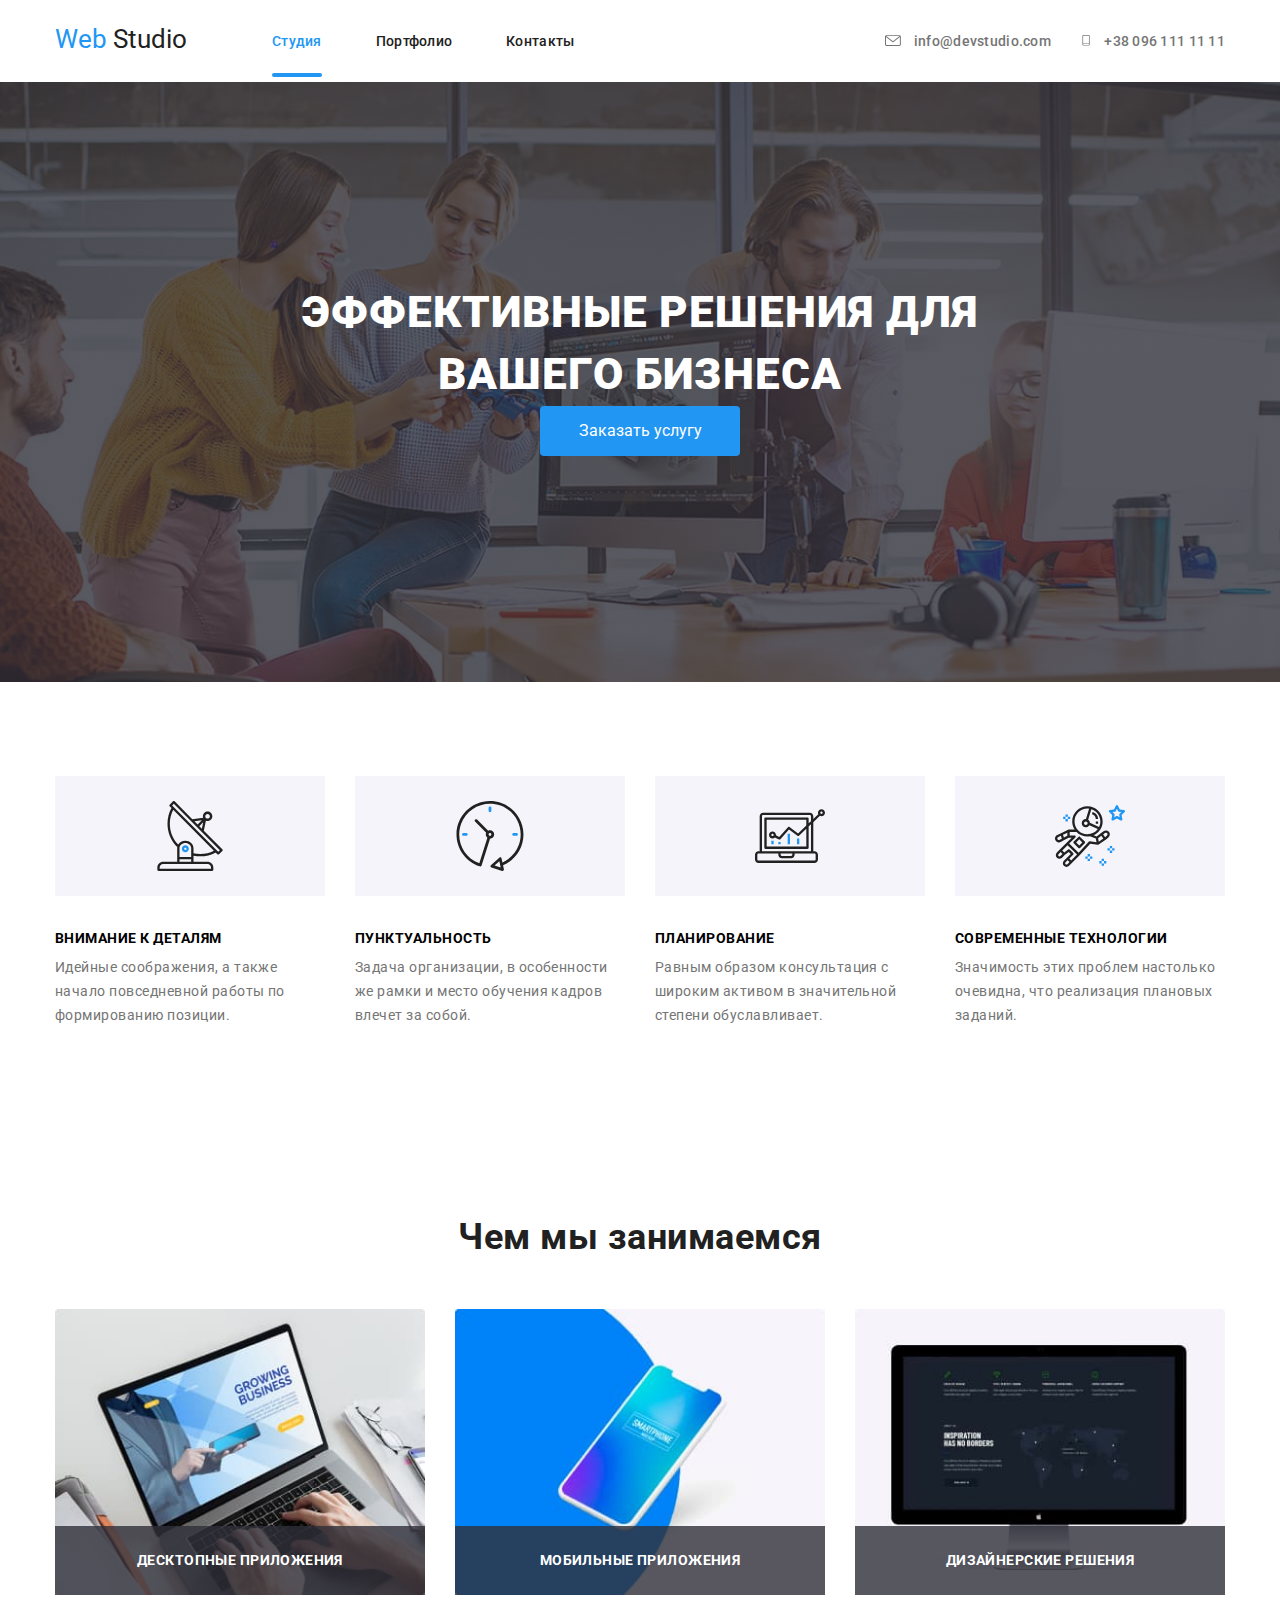
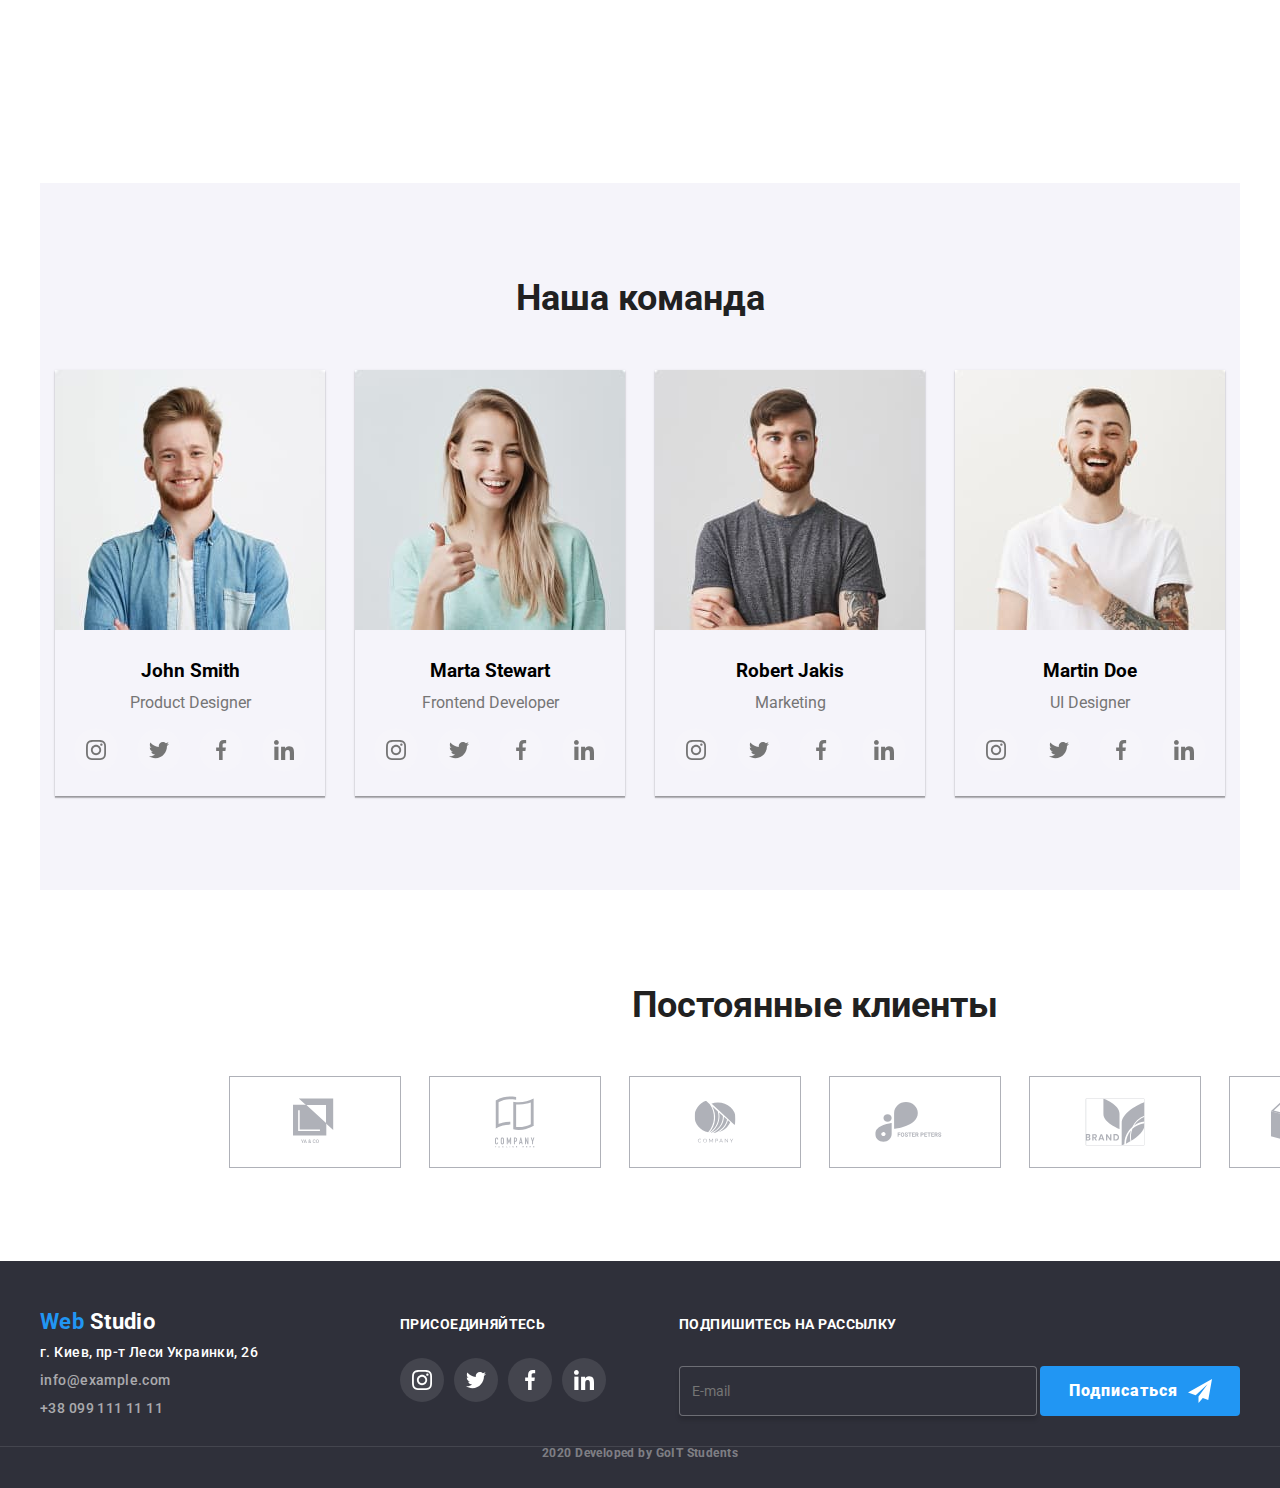
==== commit 97bec4a6: "исправление ошибок" ====
--- a/index.html
+++ b/index.html
@@ -5,9 +5,7 @@
     <meta name="viewport" content="width=device-width, initial-scale=1.0">
     <title>Document</title>
     <link href="https://fonts.googleapis.com/css2?family=Raleway:wght@700&family=Roboto:wght@500;700;900&display=swap" rel="stylesheet"/>
-    <link
-    rel="stylesheet"
-    href="https://cdnjs.cloudflare.com/ajax/libs/modern-normalize/0.6.0/modern-normalize.min.css"/>
+    
     <link rel="stylesheet" href="./css/main.min.css" />
 </head>
 <body>
@@ -408,7 +406,7 @@
             </li>
 </ul>
 </div>
-<div class="subscription">
+<div >
     <b class="join">Подпишитесь на рассылку</b><br>
     <div>
     <input type="email" class="footer-input" name="email" placeholder="E-mail ">
--- a/css/main.min.css
+++ b/css/main.min.css
@@ -1,2 +1,2 @@
-.icon-social,.icon-logo,.modal{top:50%;left:50%;-webkit-transform:translate(-50%, -50%);transform:translate(-50%, -50%)}.icon-social,.icon-footer{padding:12px;width:44px;height:44px}/*! modern-normalize v0.6.0 | MIT License | https://github.com/sindresorhus/modern-normalize */*,*::before,*::after{-webkit-box-sizing:border-box;box-sizing:border-box}:root{-moz-tab-size:4;-o-tab-size:4;tab-size:4}html{line-height:1.15;-webkit-text-size-adjust:100%}body{margin:0}body{font-family:system-ui,-apple-system,"Segoe UI",Roboto,Helvetica,Arial,sans-serif,"Apple Color Emoji","Segoe UI Emoji"}hr{height:0}abbr[title]{-webkit-text-decoration:underline dotted;text-decoration:underline dotted}b,strong{font-weight:bolder}code,kbd,samp,pre{font-family:SFMono-Regular, Consolas, "Liberation Mono", Menlo, monospace;font-size:1em}small{font-size:80%}sub,sup{font-size:75%;line-height:0;position:relative;vertical-align:baseline}sub{bottom:-0.25em}sup{top:-0.5em}button,input,optgroup,select,textarea{font-family:inherit;font-size:100%;line-height:1.15;margin:0}button,select{text-transform:none}button,[type="button"],[type="reset"],[type="submit"]{-webkit-appearance:button}button::-moz-focus-inner,[type="button"]::-moz-focus-inner,[type="reset"]::-moz-focus-inner,[type="submit"]::-moz-focus-inner{border-style:none;padding:0}button:-moz-focusring,[type="button"]:-moz-focusring,[type="reset"]:-moz-focusring,[type="submit"]:-moz-focusring{outline:1px dotted ButtonText}fieldset{padding:0.35em 0.75em 0.625em}legend{padding:0}progress{vertical-align:baseline}[type="number"]::-webkit-inner-spin-button,[type="number"]::-webkit-outer-spin-button{height:auto}[type="search"]{-webkit-appearance:textfield;outline-offset:-2px}[type="search"]::-webkit-search-decoration{-webkit-appearance:none}::-webkit-file-upload-button{-webkit-appearance:button;font:inherit}summary{display:list-item}.buttons{background-color:#f5f4fa;letter-spacing:0.03em;line-height:1.6;text-align:center;-webkit-box-pack:center;-ms-flex-pack:center;justify-content:center;margin:0 8px 0 0;padding:6px 22px;border-radius:4px;border:transparent;min-width:101px;-webkit-transition:all 250ms cubic-bezier(0.4, 0, 0.2, 1);transition:all 250ms cubic-bezier(0.4, 0, 0.2, 1)}.buttons:hover,.buttons:focus{background-color:#2196f3;color:#fff;font-family:inherit;font-weight:500;font-size:16px;line-height:1.6;text-align:center;-webkit-box-shadow:0px 2px 2px rgba(0,0,0,0.12),0px 1px 2px rgba(0,0,0,0.08),0px 3px 1px rgba(0,0,0,0.1);box-shadow:0px 2px 2px rgba(0,0,0,0.12),0px 1px 2px rgba(0,0,0,0.08),0px 3px 1px rgba(0,0,0,0.1)}.buttons :first-child{margin-left:0}.buttons-list{margin:0;padding:94px 0 50px 0;display:-webkit-box;display:-ms-flexbox;display:flex}.buttons-container{display:-webkit-box;display:-ms-flexbox;display:flex;-webkit-box-pack:center;-ms-flex-pack:center;justify-content:center;border-top:1px solid #ECECEC}.upper-logo{font-family:Roboto,sans-serif;font-size:26px;line-height:1.2;color:#212121;padding-top:24px;padding-bottom:25px;-webkit-transition:all 250ms cubic-bezier(0.4, 0, 0.2, 1);transition:all 250ms cubic-bezier(0.4, 0, 0.2, 1)}.upper-logo:hover,.upper-logo:focus{color:#2196f3}.colortext{color:#2196f3}.container{width:1200px;padding-right:15px;padding-left:15px;margin:0 auto;-webkit-box-align:center;-ms-flex-align:center;align-items:center;-webkit-box-pack:center;-ms-flex-pack:center;justify-content:center}nav{display:-webkit-box;display:-ms-flexbox;display:flex}.container-nav{display:-webkit-box;display:-ms-flexbox;display:flex;width:1200px;padding-right:15px;padding-left:15px;margin:0 auto;-webkit-box-align:center;-ms-flex-align:center;align-items:center;-webkit-box-pack:center;-ms-flex-pack:center;justify-content:center}.pages{margin:0;padding:0}.pages-list{display:inline-block;margin:0  50px 0  0;padding:32px 0}.pages-list:first-child{margin-left:85px}.pages-list:last-child{margin-right:0}.current{color:#2196f3;letter-spacing:0.02em;font-weight:500;font-size:14px;line-height:1.1;padding-bottom:28px;position:relative}.current::after{content:'';position:absolute;bottom:0;right:0;display:block;width:100%;height:4px;background:#2196f3;border-radius:2px}.site-nav{color:#212121;letter-spacing:0.02em;font-weight:500;font-size:14px;line-height:1.1;-webkit-transition:all 250ms cubic-bezier(0.4, 0, 0.2, 1);transition:all 250ms cubic-bezier(0.4, 0, 0.2, 1)}.site-nav:hover,.site-nav:focus{color:#2196f3}address{font-style:normal;margin-left:auto}.site-address{display:-webkit-box;display:-ms-flexbox;display:flex;margin:0;padding:0}.envelope{margin-right:30px}.address-list{padding:0}.address-list{color:#757575;letter-spacing:0.02em;font-style:normal;font-weight:500;font-size:14px;line-height:1.1px;fill:#757575;-webkit-transition:all 250ms cubic-bezier(0.4, 0, 0.2, 1);transition:all 250ms cubic-bezier(0.4, 0, 0.2, 1)}.address-list:hover,.address-list:focus{color:#2196f3;fill:#2196f3}.icon-envelope{margin-right:10px}.icon-phone{margin-right:10px}.address{margin:0;padding:0;-webkit-transition:all 250ms cubic-bezier(0.4, 0, 0.2, 1);transition:all 250ms cubic-bezier(0.4, 0, 0.2, 1)}button{display:inline-block}.order-button{color:#fff;font-family:inherit;font-size:16px;line-height:1.9;margin:0;padding:10px 32px;border-radius:4px;border:transparent;min-width:200px;background-color:#2196f3;-webkit-transition:all 250ms cubic-bezier(0.4, 0, 0.2, 1);transition:all 250ms cubic-bezier(0.4, 0, 0.2, 1)}.order-button:hover{background-color:#757575;color:#2196f3}.hero{letter-spacing:0.06em;text-align:center;padding-top:200px;padding-bottom:200px;background-image:-webkit-gradient(linear, left top, left bottom, from(rgba(47,48,58,0.8)), to(rgba(47,48,58,0.8))),url(../images/hero.jpg);background-image:linear-gradient(rgba(47,48,58,0.8), rgba(47,48,58,0.8)),url(../images/hero.jpg);max-width:1600px;height:600px;background-size:cover;background-repeat:no-repeat;background-position:center;margin:auto}.hero-title{color:#fff;font-weight:900;font-size:44px;line-height:1.4;text-transform:uppercase;width:696px;margin:auto}.advantages-container{padding-top:94px;display:-webkit-box;display:-ms-flexbox;display:flex;width:1200px;padding-right:15px;padding-left:15px;margin:0 auto}.advantages{display:-webkit-box;display:-ms-flexbox;display:flex;padding:0 0 94px 0;margin:0;border-bottom:1px solid #ECECEC}.advantages-list{padding:0}.advantages-list:not(:last-child){margin-right:30px}.image{display:block;max-width:100%;height:auto}.advantages-icon{background-color:#f5f4fa;width:270px;height:120px;padding:25px}.advantages-title{font-size:14px;line-height:1.1;text-transform:uppercase;margin:0;padding:30px 0 0 0}.advantages-text{color:#757575;font-size:14px;line-height:1.7;margin:0;padding:10px 0 0 0}.section{letter-spacing:0.03em;padding-bottom:94px;margin:0}.section-app{display:-webkit-box;display:-ms-flexbox;display:flex;padding:0 0 94px 0}.item{position:relative}.section-app>.item+.item{padding:0;margin:0 0 0 30px}.item :first-child{padding-left:0}.section-list{color:#fff;background:rgba(47,48,58,0.8);text-transform:uppercase;font-size:14px;line-height:1.1;letter-spacing:0.03em;margin:0;padding-top:27px;padding-bottom:27px;text-align:center;position:absolute;display:block;bottom:0;width:100%;-webkit-transition:all 250ms cubic-bezier(0.4, 0, 0.2, 1);transition:all 250ms cubic-bezier(0.4, 0, 0.2, 1)}.section-list:hover,.section-list:focus{color:#2196f3}.section-title{color:#212121;font-size:36px;line-height:1.2;text-align:center;padding:94px 0 50px 0;margin:0}.section-team{background-color:#f5f4fa;margin:auto;padding:0 0 94px 0;width:1600px}.team-names{line-height:1.2;display:-webkit-box;display:-ms-flexbox;display:flex;padding:0 215px;margin:0}.image-team{display:block}.cards{width:270px;margin:0 30px 0 0;padding:0;-webkit-box-shadow:0px 2px 1px rgba(0,0,0,0.2),0px 1px 1px rgba(0,0,0,0.14),0px 1px 3px rgba(0,0,0,0.12);box-shadow:0px 2px 1px rgba(0,0,0,0.2),0px 1px 1px rgba(0,0,0,0.14),0px 1px 3px rgba(0,0,0,0.12)}.cards:last-child{margin:0}.names{margin:0;padding:30px 0 10px 0;text-align:center}.occupation{color:#757575;padding:0 0 16px 0;text-align:center;margin:0}.social{display:-webkit-box;display:-ms-flexbox;display:flex;margin:0;padding:0 0 24px 0;-webkit-box-pack:space-evenly;-ms-flex-pack:space-evenly;justify-content:space-evenly}.social:not(:last-child){margin-right:30px}.social-links{color:#AFB1B8;display:-webkit-box;display:-ms-flexbox;display:flex;border-radius:50%;background-color:rgba(255,255,255,0.1);-webkit-transition:all 250ms cubic-bezier(0.4, 0, 0.2, 1);transition:all 250ms cubic-bezier(0.4, 0, 0.2, 1)}.social-links:hover{background-color:#2196f3;border-radius:50%}.social-footer .social-links:not(:last-child){margin-right:10px}.social-footer .social-links:hover{background-color:#2196f3}.social-links .social-link{height:44px;width:44px;position:relative}.icon-social{fill:#757575;text-align:center;position:absolute;-webkit-transition:all 250ms cubic-bezier(0.4, 0, 0.2, 1);transition:all 250ms cubic-bezier(0.4, 0, 0.2, 1)}.icon-social:hover{fill:#fff}.visually-hidden{display:none;visibility:hidden}.social-footer{display:-webkit-inline-box;display:-ms-inline-flexbox;display:inline-flex;margin:20px 0 0 0;padding:0}.icon-footer{fill:#fff}.social-footer .social-links:not(:last-child){margin-right:10px}.social-footer .social-links:hover{background-color:#2196f3}.works .products{-ms-flex-wrap:wrap;flex-wrap:wrap;padding:0 0 94px 0;display:-webkit-box;display:-ms-flexbox;display:flex}.works .products :nth-child(3n){margin-right:0}.products-list{-ms-flex-wrap:wrap;flex-wrap:wrap;width:370px;margin-right:30px;margin-bottom:30px;border:1px solid #eee;border-radius:5px;-webkit-transition:all var(--transition-cubic);transition:all var(--transition-cubic)}.products-list:nth-last-child(-n+3){margin-bottom:0}.products-list:hover,.products-list:focus{-webkit-box-shadow:1px 4px 6px rgba(0,0,0,0.16),0px 4px 4px rgba(0,0,0,0.06),0px 1px 1px rgba(0,0,0,0.12);box-shadow:1px 4px 6px rgba(0,0,0,0.16),0px 4px 4px rgba(0,0,0,0.06),0px 1px 1px rgba(0,0,0,0.12);border:1px solid #eee}.p{padding:20px;width:100%;height:100%}.technokryk-definition{color:#fff;font-size:18px;line-height:1.6;letter-spacing:0.03em;background-color:#2196f3;padding:63px 24px;display:-webkit-box;display:-ms-flexbox;display:flex;position:absolute;top:100%;bottom:0;-webkit-transition:all 250ms cubic-bezier(0.4, 0, 0.2, 1);transition:all 250ms cubic-bezier(0.4, 0, 0.2, 1)}.works-card:hover .technokryk-definition{-webkit-transition:all 250ms cubic-bezier(0.4, 0, 0.2, 1);transition:all 250ms cubic-bezier(0.4, 0, 0.2, 1);opacity:1;top:0}.image{-webkit-transition:all 250ms cubic-bezier(0.4, 0, 0.2, 1);transition:all 250ms cubic-bezier(0.4, 0, 0.2, 1)}.image:hover,.image:focus{color:#2196f3;-webkit-transition:all 250ms cubic-bezier(0.4, 0, 0.2, 1);transition:all 250ms cubic-bezier(0.4, 0, 0.2, 1)}.works-card{position:relative;overflow:hidden}.works-description{color:#212121;line-height:1.6;font-size:18px;margin:0}.works-description:focus{color:#2196f3}.works-projects{color:#212121;letter-spacing:0.06em;font-size:18px;line-height:2;margin:0;-webkit-transition:all 250ms cubic-bezier(0.4, 0, 0.2, 1);transition:all 250ms cubic-bezier(0.4, 0, 0.2, 1)}.works-projects:hover,.works-projects:focus{color:#2196f3}.works-list{color:#757575;line-height:1.9;margin:0;-webkit-transition:all 250ms cubic-bezier(0.4, 0, 0.2, 1);transition:all 250ms cubic-bezier(0.4, 0, 0.2, 1)}.works-list:hover,.works-list:focus{color:#2196f3}.clients{margin:0;padding:0 215px}.companies-list{padding:0 0 94px 0;display:-webkit-box;display:-ms-flexbox;display:flex;-webkit-box-pack:justify;-ms-flex-pack:justify;justify-content:space-between}.companies-list :first-child{margin:0}.section-companies{position:relative;-webkit-transition:all 250ms cubic-bezier(0.4, 0, 0.2, 1);transition:all 250ms cubic-bezier(0.4, 0, 0.2, 1);outline:1px solid #AFB1B8;width:170px;height:90px}.section-companies:focus,.section-companies:hover{outline:1px solid #2196f3}.companies-link{width:170px;height:90px;margin:0;padding:0}.icon-logo{position:absolute;-webkit-transition:all 250ms cubic-bezier(0.4, 0, 0.2, 1);transition:all 250ms cubic-bezier(0.4, 0, 0.2, 1);fill:#AFB1B8}.icon-logo:hover{fill:#2196f3}footer{line-height:2;margin:0 auto;background-color:#2F303A;color:#fff;font-weight:700;letter-spacing:0.03em;font-size:14px;line-height:1.1;padding-bottom:28px}.footer-container{background-color:#2F303A;color:#fff;font-size:14px;font-weight:500;letter-spacing:0.03em;line-height:2;display:-webkit-box;display:-ms-flexbox;display:flex;padding:48px 0 24px 0;margin-left:auto;margin-right:auto;-webkit-box-align:baseline;-ms-flex-align:baseline;align-items:baseline;-webkit-box-pack:justify;-ms-flex-pack:justify;justify-content:space-between;width:1600px}.footer-block{padding-right:69px;margin-left:214px}.logo{font-family:Roboto,sans-serif;font-weight:700;font-size:22px;line-height:1.2;color:#fff;margin:0;-webkit-transition:all 250ms cubic-bezier(0.4, 0, 0.2, 1);transition:all 250ms cubic-bezier(0.4, 0, 0.2, 1)}.logo:hover,.logo:focus{color:#2196f3}.footer-input{width:358px;height:50px;border-radius:4px;background-color:#2F303A;padding:18px 12px;border:1px solid rgba(255,255,255,0.3);-webkit-box-shadow:0px 4px 4px rgba(0,0,0,0.15);box-shadow:0px 4px 4px rgba(0,0,0,0.15)}.footer-input:focus{color:#fff}.subscription{margin-right:216px}.button-footer{position:relative;background-color:#2196f3;color:#fff;font-family:inherit;font-weight:900;font-size:16px;line-height:1.9;letter-spacing:0.06em;margin:0;padding:10px 62px 10px 29px;border-radius:4px;border:transparent;-webkit-transition:all 250ms cubic-bezier(0.4, 0, 0.2, 1);transition:all 250ms cubic-bezier(0.4, 0, 0.2, 1)}.button-footer:hover,.button-footer:focus{background-color:#212121}.join{text-transform:uppercase;display:-webkit-box;display:-ms-flexbox;display:flex;-webkit-transition:all 250ms cubic-bezier(0.4, 0, 0.2, 1);transition:all 250ms cubic-bezier(0.4, 0, 0.2, 1)}.join:hover,.join:focus{color:#2196f3}.icon-join{position:absolute;top:13px;left:148px}.mail{color:rgba(255,255,255,0.6);font-style:normal;-webkit-transition:all 250ms cubic-bezier(0.4, 0, 0.2, 1);transition:all 250ms cubic-bezier(0.4, 0, 0.2, 1)}.mail:hover,.mail:focus{color:#2196f3}.copyright{color:rgba(255,255,255,0.4);font-size:12px;text-align:center;background-color:#2F303A;width:1600px;margin:0 auto;border-top:1px solid rgba(255,255,255,0.1)}.backdrop{background-color:rgba(0,0,0,0.2);position:fixed;top:0;left:0;width:100%;height:1024px;-webkit-transition:opacity 250ms cubic-bezier(0.4, 0, 0.2, 1);transition:opacity 250ms cubic-bezier(0.4, 0, 0.2, 1)}.backdrop.is-hidden{opacity:0;pointer-events:none}.modal{position:absolute;-webkit-transform:scale(1);transform:scale(1);-webkit-transition:-webkit-transform 250ms cubic-bezier(0.4, 0, 0.2, 1);transition:-webkit-transform 250ms cubic-bezier(0.4, 0, 0.2, 1);transition:transform 250ms cubic-bezier(0.4, 0, 0.2, 1);transition:transform 250ms cubic-bezier(0.4, 0, 0.2, 1), -webkit-transform 250ms cubic-bezier(0.4, 0, 0.2, 1);width:528px;height:581px;background-color:#fff;letter-spacing:0.03em;color:#757575;font-weight:500;font-size:14px}.backdrop.is-hidden.modal{-webkit-transform:translate(-50%, -50%) scale(0.8);transform:translate(-50%, -50%) scale(0.8)}.icon-close{position:absolute;border-radius:50%;-webkit-box-shadow:0px 2px 1px rgba(0,0,0,0.2),0px 1px 1px rgba(0,0,0,0.14),0px 1px 3px rgba(0,0,0,0.12);box-shadow:0px 2px 1px rgba(0,0,0,0.2),0px 1px 1px rgba(0,0,0,0.14),0px 1px 3px rgba(0,0,0,0.12);width:30px;height:30px;padding:9px 9px 10px 10px;left:507px;background-color:#fff;bottom:560px}.form-title{font-weight:700;font-size:20px;line-height:1.2;text-align:center;letter-spacing:0.03em;display:-webkit-box;display:-ms-flexbox;display:flex;padding:40px 40px 0 40px;color:#212121}.form-field{position:relative}.form-label{position:absolute;top:42px;left:82px;-webkit-transition:all 250ms cubic-bezier(0.4, 0, 0.2, 1);transition:all 250ms cubic-bezier(0.4, 0, 0.2, 1);line-height:1.1;letter-spacing:0.01em}.form-input:focus+.form-label,.form-input:not(:placeholder-shown)+.form-label{-webkit-transform:translateY(-32px) translateX(-23px);transform:translateY(-32px) translateX(-23px);color:#2196f3}.form-input{border:1px solid rgba(33,33,33,0.2);border-radius:4px;margin:28px 40px 0 40px;width:448px;height:40px;padding-left:42px;-webkit-transition:all 250ms cubic-bezier(0.4, 0, 0.2, 1);transition:all 250ms cubic-bezier(0.4, 0, 0.2, 1)}.form-input:focus{border:1px solid #2196f3;outline:none}.form-icon{width:12px;height:12px;position:absolute;top:44px;left:59px}.form-input:focus ~ .form-icon{fill:#2196f3}.comment{border:1px solid rgba(33,33,33,0.2);border-radius:4px;width:448px;padding:12px 16px;letter-spacing:0.01em;color:#757575;-webkit-transition:all 250ms cubic-bezier(0.4, 0, 0.2, 1);transition:all 250ms cubic-bezier(0.4, 0, 0.2, 1)}.comment:focus{border:1px solid #2196f3;outline:none}.comment-field{margin:28px 40px 0 40px}textarea{resize:none}.check{padding:20px 51px 30px 51px;line-height:1.7}.policy{position:relative;padding-left:25px;display:block}.icon-square{position:absolute;left:0;bottom:5px}.checkbox:checked ~ .icon-square{opacity:0}.icon-check{position:absolute;left:0;bottom:5px;opacity:0}.checkbox:checked ~ .icon-check{opacity:1;fill:#2196f3}.checkbox{-webkit-appearance:none;display:block}.agreement{color:#2196f3;text-decoration:underline}.send-button{color:#fff;font-size:16px;line-height:1.9;margin:0;padding:10px 55px;border-radius:4px;border:transparent;min-width:200px;background-color:#2196f3;-webkit-transition:all 250ms cubic-bezier(0.4, 0, 0.2, 1);transition:all 250ms cubic-bezier(0.4, 0, 0.2, 1)}.send-button:hover,.send-button:focus{background-color:#212121;border:transparent}.send{text-align:center}body{background-color:#fff;font-family:Roboto,sans-serif}a{text-decoration:none}ul{list-style-type:none}header{width:1200px;margin:0 auto}
+.icon-social,.icon-logo{top:50%;left:50%;-webkit-transform:translate(-50%, -50%);transform:translate(-50%, -50%)}.icon-social,.icon-footer{padding:12px;width:44px;height:44px}/*! modern-normalize v0.6.0 | MIT License | https://github.com/sindresorhus/modern-normalize */*,*::before,*::after{-webkit-box-sizing:border-box;box-sizing:border-box}:root{-moz-tab-size:4;-o-tab-size:4;tab-size:4}html{line-height:1.15;-webkit-text-size-adjust:100%}body{margin:0}body{font-family:system-ui,-apple-system,"Segoe UI",Roboto,Helvetica,Arial,sans-serif,"Apple Color Emoji","Segoe UI Emoji"}hr{height:0}abbr[title]{-webkit-text-decoration:underline dotted;text-decoration:underline dotted}b,strong{font-weight:bolder}code,kbd,samp,pre{font-family:SFMono-Regular, Consolas, "Liberation Mono", Menlo, monospace;font-size:1em}small{font-size:80%}sub,sup{font-size:75%;line-height:0;position:relative;vertical-align:baseline}sub{bottom:-0.25em}sup{top:-0.5em}button,input,optgroup,select,textarea{font-family:inherit;font-size:100%;line-height:1.15;margin:0}button,select{text-transform:none}button,[type="button"],[type="reset"],[type="submit"]{-webkit-appearance:button}button::-moz-focus-inner,[type="button"]::-moz-focus-inner,[type="reset"]::-moz-focus-inner,[type="submit"]::-moz-focus-inner{border-style:none;padding:0}button:-moz-focusring,[type="button"]:-moz-focusring,[type="reset"]:-moz-focusring,[type="submit"]:-moz-focusring{outline:1px dotted ButtonText}fieldset{padding:0.35em 0.75em 0.625em}legend{padding:0}progress{vertical-align:baseline}[type="number"]::-webkit-inner-spin-button,[type="number"]::-webkit-outer-spin-button{height:auto}[type="search"]{-webkit-appearance:textfield;outline-offset:-2px}[type="search"]::-webkit-search-decoration{-webkit-appearance:none}::-webkit-file-upload-button{-webkit-appearance:button;font:inherit}summary{display:list-item}.buttons{background-color:#f5f4fa;letter-spacing:0.03em;line-height:1.6;text-align:center;-webkit-box-pack:center;-ms-flex-pack:center;justify-content:center;margin:0 8px 0 0;padding:6px 22px;border-radius:4px;border:transparent;min-width:101px;-webkit-transition:all 250ms cubic-bezier(0.4, 0, 0.2, 1);transition:all 250ms cubic-bezier(0.4, 0, 0.2, 1)}.buttons:hover,.buttons:focus{background-color:#2196f3;color:#fff;font-family:inherit;font-weight:500;font-size:16px;line-height:1.6;text-align:center;-webkit-box-shadow:0px 2px 2px rgba(0,0,0,0.12),0px 1px 2px rgba(0,0,0,0.08),0px 3px 1px rgba(0,0,0,0.1);box-shadow:0px 2px 2px rgba(0,0,0,0.12),0px 1px 2px rgba(0,0,0,0.08),0px 3px 1px rgba(0,0,0,0.1)}.buttons :first-child{margin-left:0}.buttons-list{margin:0;padding:94px 0 50px 0;display:-webkit-box;display:-ms-flexbox;display:flex}.buttons-container{display:-webkit-box;display:-ms-flexbox;display:flex;-webkit-box-pack:center;-ms-flex-pack:center;justify-content:center;border-top:1px solid #ECECEC}.upper-logo{font-family:Roboto,sans-serif;font-size:26px;line-height:1.2;color:#212121;padding-top:24px;padding-bottom:25px;-webkit-transition:all 250ms cubic-bezier(0.4, 0, 0.2, 1);transition:all 250ms cubic-bezier(0.4, 0, 0.2, 1)}.upper-logo:hover,.upper-logo:focus{color:#2196f3}.colortext{color:#2196f3}.container{width:1200px;margin:0 auto}nav{display:-webkit-box;display:-ms-flexbox;display:flex}.container-nav{display:-webkit-box;display:-ms-flexbox;display:flex;width:1200px;padding-right:15px;padding-left:15px;margin:0 auto;-webkit-box-align:center;-ms-flex-align:center;align-items:center;-webkit-box-pack:center;-ms-flex-pack:center;justify-content:center}.pages{margin:0;padding:0}.pages-list{display:inline-block;margin:0  50px 0  0;padding:32px 0}.pages-list:first-child{margin-left:85px}.pages-list:last-child{margin-right:0}.current{color:#2196f3;letter-spacing:0.02em;font-weight:500;font-size:14px;line-height:1.1;padding-bottom:28px;position:relative}.current::after{content:'';position:absolute;bottom:0;right:0;display:block;width:100%;height:4px;background:#2196f3;border-radius:2px}.site-nav{color:#212121;letter-spacing:0.02em;font-weight:500;font-size:14px;line-height:1.1;-webkit-transition:all 250ms cubic-bezier(0.4, 0, 0.2, 1);transition:all 250ms cubic-bezier(0.4, 0, 0.2, 1)}.site-nav:hover,.site-nav:focus{color:#2196f3}address{font-style:normal;margin-left:auto}.site-address{display:-webkit-box;display:-ms-flexbox;display:flex;margin:0;padding:0}.envelope{margin-right:30px}.address-list{padding:0}.address-list{color:#757575;letter-spacing:0.02em;font-style:normal;font-weight:500;font-size:14px;line-height:1.1px;fill:#757575;-webkit-transition:all 250ms cubic-bezier(0.4, 0, 0.2, 1);transition:all 250ms cubic-bezier(0.4, 0, 0.2, 1)}.address-list:hover,.address-list:focus{color:#2196f3;fill:#2196f3}.icon-envelope{margin-right:10px}.icon-phone{margin-right:10px}.address{margin:0;padding:0;-webkit-transition:all 250ms cubic-bezier(0.4, 0, 0.2, 1);transition:all 250ms cubic-bezier(0.4, 0, 0.2, 1)}button{display:inline-block}.order-button{color:#fff;font-family:inherit;font-size:16px;line-height:1.9;margin:0;padding:10px 32px;border-radius:4px;border:transparent;min-width:200px;background-color:#2196f3;-webkit-transition:all 250ms cubic-bezier(0.4, 0, 0.2, 1);transition:all 250ms cubic-bezier(0.4, 0, 0.2, 1)}.order-button:hover{background-color:#757575;color:#2196f3}.hero{letter-spacing:0.06em;text-align:center;padding-top:200px;padding-bottom:200px;background-image:-webkit-gradient(linear, left top, left bottom, from(rgba(47,48,58,0.8)), to(rgba(47,48,58,0.8))),url(../images/hero.jpg);background-image:linear-gradient(rgba(47,48,58,0.8), rgba(47,48,58,0.8)),url(../images/hero.jpg);max-width:1600px;height:600px;background-size:cover;background-repeat:no-repeat;background-position:center;margin:auto}.hero-title{color:#fff;font-weight:900;font-size:44px;line-height:1.4;text-transform:uppercase;width:696px;margin:auto}.advantages-container{padding-top:94px;display:-webkit-box;display:-ms-flexbox;display:flex;width:1200px;padding:94px 15px 0 15px;margin:0 auto}.advantages{display:-webkit-box;display:-ms-flexbox;display:flex;padding:0 0 94px 0;margin:0;border-bottom:1px solid #ECECEC}.advantages-list{padding:0;width:270px}.advantages-list:not(:last-child){margin-right:30px}.image{display:block;max-width:100%;height:auto}.advantages-icon{background-color:#f5f4fa;width:270px;height:120px;padding:25px 0}.advantages-title{font-size:14px;line-height:1.1;text-transform:uppercase;margin:0;padding:30px 0 0 0}.advantages-text{color:#757575;font-size:14px;line-height:1.7;margin:0;padding:10px 0 0 0}.section{letter-spacing:0.03em;padding-bottom:94px;margin:0}.section-app{display:-webkit-box;display:-ms-flexbox;display:flex;padding:0 15px 94px 15px;margin:0}.item{position:relative}.section-app>.item+.item{padding:0;margin:0 0 0 30px}.item :first-child{padding-left:0}.section-list{color:#fff;background:rgba(47,48,58,0.8);text-transform:uppercase;font-size:14px;line-height:1.1;letter-spacing:0.03em;margin:0;padding-top:27px;padding-bottom:27px;text-align:center;position:absolute;display:block;bottom:0;width:100%;-webkit-transition:all 250ms cubic-bezier(0.4, 0, 0.2, 1);transition:all 250ms cubic-bezier(0.4, 0, 0.2, 1)}.section-list:hover,.section-list:focus{color:#2196f3}.section-title{color:#212121;font-size:36px;line-height:1.2;text-align:center;padding:94px 0 50px 0;margin:0 auto;width:1200px}.section-team{background-color:#f5f4fa;margin:auto;padding:0 0 94px 0;width:1200px}.team-names{line-height:1.2;display:-webkit-box;display:-ms-flexbox;display:flex;padding:0 15px;margin:0 auto;-webkit-box-pack:center;-ms-flex-pack:center;justify-content:center;width:1200px}.image-team{display:block}.cards{width:270px;margin:0 30px 0 0;padding:0;-webkit-box-shadow:0px 2px 1px rgba(0,0,0,0.2),0px 1px 1px rgba(0,0,0,0.14),0px 1px 3px rgba(0,0,0,0.12);box-shadow:0px 2px 1px rgba(0,0,0,0.2),0px 1px 1px rgba(0,0,0,0.14),0px 1px 3px rgba(0,0,0,0.12)}.cards:last-child{margin:0}.names{margin:0;padding:30px 0 10px 0;text-align:center}.occupation{color:#757575;padding:0 0 16px 0;text-align:center;margin:0}.social{display:-webkit-box;display:-ms-flexbox;display:flex;margin:0;padding:0 0 24px 0;-webkit-box-pack:space-evenly;-ms-flex-pack:space-evenly;justify-content:space-evenly}.social:not(:last-child){margin-right:30px}.social-links{color:#AFB1B8;display:-webkit-box;display:-ms-flexbox;display:flex;border-radius:50%;background-color:rgba(255,255,255,0.1);-webkit-transition:all 250ms cubic-bezier(0.4, 0, 0.2, 1);transition:all 250ms cubic-bezier(0.4, 0, 0.2, 1)}.social-links:hover{background-color:#2196f3;border-radius:50%}.social-footer .social-links:not(:last-child){margin-right:10px}.social-footer .social-links:hover{background-color:#2196f3}.social-links .social-link{height:44px;width:44px;position:relative}.icon-social{fill:#757575;text-align:center;position:absolute;-webkit-transition:all 250ms cubic-bezier(0.4, 0, 0.2, 1);transition:all 250ms cubic-bezier(0.4, 0, 0.2, 1)}.icon-social:hover{fill:#fff}.visually-hidden{display:none;visibility:hidden}.social-footer{display:-webkit-inline-box;display:-ms-inline-flexbox;display:inline-flex;margin:20px 0 0 0;padding:0}.icon-footer{fill:#fff}.social-footer .social-links:not(:last-child){margin-right:10px}.social-footer .social-links:hover{background-color:#2196f3}.works .products{-ms-flex-wrap:wrap;flex-wrap:wrap;padding:0 0 94px 0;display:-webkit-box;display:-ms-flexbox;display:flex}.works .products :nth-child(3n){margin-right:0}.products-list{-ms-flex-wrap:wrap;flex-wrap:wrap;width:370px;margin-right:30px;margin-bottom:30px;border:1px solid #eee;border-radius:5px;-webkit-transition:all var(--transition-cubic);transition:all var(--transition-cubic)}.products-list:nth-last-child(-n+3){margin-bottom:0}.products-list:hover,.products-list:focus{-webkit-box-shadow:1px 4px 6px rgba(0,0,0,0.16),0px 4px 4px rgba(0,0,0,0.06),0px 1px 1px rgba(0,0,0,0.12);box-shadow:1px 4px 6px rgba(0,0,0,0.16),0px 4px 4px rgba(0,0,0,0.06),0px 1px 1px rgba(0,0,0,0.12);border:1px solid #eee}.p{padding:20px;width:100%;height:100%}.technokryk-definition{color:#fff;font-size:18px;line-height:1.6;letter-spacing:0.03em;background-color:#2196f3;padding:63px 24px;display:-webkit-box;display:-ms-flexbox;display:flex;position:absolute;top:100%;bottom:0;-webkit-transition:all 250ms cubic-bezier(0.4, 0, 0.2, 1);transition:all 250ms cubic-bezier(0.4, 0, 0.2, 1)}.works-card:hover .technokryk-definition{-webkit-transition:all 250ms cubic-bezier(0.4, 0, 0.2, 1);transition:all 250ms cubic-bezier(0.4, 0, 0.2, 1);opacity:1;top:0}.image{-webkit-transition:all 250ms cubic-bezier(0.4, 0, 0.2, 1);transition:all 250ms cubic-bezier(0.4, 0, 0.2, 1)}.image:hover,.image:focus{color:#2196f3;-webkit-transition:all 250ms cubic-bezier(0.4, 0, 0.2, 1);transition:all 250ms cubic-bezier(0.4, 0, 0.2, 1)}.works-card{position:relative;overflow:hidden}.works-description{color:#212121;line-height:1.6;font-size:18px;margin:0}.works-description:focus{color:#2196f3}.works-projects{color:#212121;letter-spacing:0.06em;font-size:18px;line-height:2;margin:0;-webkit-transition:all 250ms cubic-bezier(0.4, 0, 0.2, 1);transition:all 250ms cubic-bezier(0.4, 0, 0.2, 1)}.works-projects:hover,.works-projects:focus{color:#2196f3}.works-list{color:#757575;line-height:1.9;margin:0;-webkit-transition:all 250ms cubic-bezier(0.4, 0, 0.2, 1);transition:all 250ms cubic-bezier(0.4, 0, 0.2, 1)}.works-list:hover,.works-list:focus{color:#2196f3}.clients{margin:0;padding:0 215px}.companies-list{padding:0 15px 94px 15px;display:-webkit-box;display:-ms-flexbox;display:flex;-webkit-box-pack:justify;-ms-flex-pack:justify;justify-content:space-between}.companies-list :first-child{margin:0}.section-companies{position:relative;-webkit-transition:all 250ms cubic-bezier(0.4, 0, 0.2, 1);transition:all 250ms cubic-bezier(0.4, 0, 0.2, 1);outline:1px solid #AFB1B8;width:170px;height:90px}.section-companies:focus,.section-companies:hover{outline:1px solid #2196f3}.companies-link{width:170px;height:90px;margin:0;padding:0}.icon-logo{position:absolute;-webkit-transition:all 250ms cubic-bezier(0.4, 0, 0.2, 1);transition:all 250ms cubic-bezier(0.4, 0, 0.2, 1);fill:#AFB1B8}.icon-logo:hover{fill:#2196f3}footer{line-height:2;margin:0 auto;background-color:#2F303A;color:#fff;font-weight:700;letter-spacing:0.03em;font-size:14px;line-height:1.1;padding-bottom:28px}.footer-container{background-color:#2F303A;color:#fff;font-size:14px;font-weight:500;letter-spacing:0.03em;line-height:2;display:-webkit-box;display:-ms-flexbox;display:flex;padding:48px 0 24px 0;margin:0 auto;-webkit-box-align:baseline;-ms-flex-align:baseline;align-items:baseline;-webkit-box-pack:justify;-ms-flex-pack:justify;justify-content:space-between;width:1200px}.footer-block{padding-right:69px}.logo{font-family:Roboto,sans-serif;font-weight:700;font-size:22px;line-height:1.2;color:#fff;margin:0;-webkit-transition:all 250ms cubic-bezier(0.4, 0, 0.2, 1);transition:all 250ms cubic-bezier(0.4, 0, 0.2, 1)}.logo:hover,.logo:focus{color:#2196f3}.footer-input{width:358px;height:50px;border-radius:4px;background-color:#2F303A;padding:18px 12px;border:1px solid rgba(255,255,255,0.3);-webkit-box-shadow:0px 4px 4px rgba(0,0,0,0.15);box-shadow:0px 4px 4px rgba(0,0,0,0.15)}.footer-input:focus{color:#fff}.button-footer{position:relative;background-color:#2196f3;color:#fff;font-family:inherit;font-weight:900;font-size:16px;line-height:1.9;letter-spacing:0.06em;margin:0;padding:10px 62px 10px 29px;border-radius:4px;border:transparent;-webkit-transition:all 250ms cubic-bezier(0.4, 0, 0.2, 1);transition:all 250ms cubic-bezier(0.4, 0, 0.2, 1)}.button-footer:hover,.button-footer:focus{background-color:#212121}.join{text-transform:uppercase;display:-webkit-box;display:-ms-flexbox;display:flex;-webkit-transition:all 250ms cubic-bezier(0.4, 0, 0.2, 1);transition:all 250ms cubic-bezier(0.4, 0, 0.2, 1)}.join:hover,.join:focus{color:#2196f3}.icon-join{position:absolute;top:13px;left:148px}.mail{color:rgba(255,255,255,0.6);font-style:normal;-webkit-transition:all 250ms cubic-bezier(0.4, 0, 0.2, 1);transition:all 250ms cubic-bezier(0.4, 0, 0.2, 1)}.mail:hover,.mail:focus{color:#2196f3}.copyright{color:rgba(255,255,255,0.4);font-size:12px;text-align:center;background-color:#2F303A;margin:0 auto;border-top:1px solid rgba(255,255,255,0.1)}.backdrop{background-color:rgba(0,0,0,0.2);position:fixed;top:0;left:0;width:100%;height:1024px;-webkit-transition:opacity 250ms cubic-bezier(0.4, 0, 0.2, 1);transition:opacity 250ms cubic-bezier(0.4, 0, 0.2, 1)}.backdrop.is-hidden{opacity:0;pointer-events:none}.modal{position:absolute;top:50%;left:50%;-webkit-transform:translate(-50%, -50%) scale(1);transform:translate(-50%, -50%) scale(1);-webkit-transition:-webkit-transform 250ms cubic-bezier(0.4, 0, 0.2, 1);transition:-webkit-transform 250ms cubic-bezier(0.4, 0, 0.2, 1);transition:transform 250ms cubic-bezier(0.4, 0, 0.2, 1);transition:transform 250ms cubic-bezier(0.4, 0, 0.2, 1), -webkit-transform 250ms cubic-bezier(0.4, 0, 0.2, 1);width:528px;height:581px;background-color:#fff;letter-spacing:0.03em;color:#757575;font-weight:500;font-size:14px}.backdrop.is-hidden.modal{-webkit-transform:translate(-50%, -50%) scale(0.8);transform:translate(-50%, -50%) scale(0.8)}.icon-close{position:absolute;border-radius:50%;-webkit-box-shadow:0px 2px 1px rgba(0,0,0,0.2),0px 1px 1px rgba(0,0,0,0.14),0px 1px 3px rgba(0,0,0,0.12);box-shadow:0px 2px 1px rgba(0,0,0,0.2),0px 1px 1px rgba(0,0,0,0.14),0px 1px 3px rgba(0,0,0,0.12);width:30px;height:30px;padding:9px 9px 10px 10px;left:507px;background-color:#fff;bottom:560px}.form-title{font-weight:700;font-size:20px;line-height:1.2;text-align:center;letter-spacing:0.03em;display:-webkit-box;display:-ms-flexbox;display:flex;padding:40px 40px 0 40px;color:#212121}.form-field{position:relative}.form-label{position:absolute;top:42px;left:82px;-webkit-transition:all 250ms cubic-bezier(0.4, 0, 0.2, 1);transition:all 250ms cubic-bezier(0.4, 0, 0.2, 1);line-height:1.1;letter-spacing:0.01em}.form-input:focus+.form-label,.form-input:not(:placeholder-shown)+.form-label{-webkit-transform:translateY(-32px) translateX(-23px);transform:translateY(-32px) translateX(-23px);color:#2196f3}.form-input{border:1px solid rgba(33,33,33,0.2);border-radius:4px;margin:28px 40px 0 40px;width:448px;height:40px;padding-left:42px;-webkit-transition:all 250ms cubic-bezier(0.4, 0, 0.2, 1);transition:all 250ms cubic-bezier(0.4, 0, 0.2, 1)}.form-input:focus{border:1px solid #2196f3;outline:none}.form-icon{width:12px;height:12px;position:absolute;top:44px;left:59px}.form-input:focus ~ .form-icon{fill:#2196f3}.comment{border:1px solid rgba(33,33,33,0.2);border-radius:4px;width:448px;padding:12px 16px;letter-spacing:0.01em;color:#757575;-webkit-transition:all 250ms cubic-bezier(0.4, 0, 0.2, 1);transition:all 250ms cubic-bezier(0.4, 0, 0.2, 1)}.comment:focus{border:1px solid #2196f3;outline:none}.comment-field{margin:28px 40px 0 40px}textarea{resize:none}.check{padding:20px 51px 30px 51px;line-height:1.7}.policy{position:relative;padding-left:25px;display:block}.icon-square{position:absolute;left:0;bottom:5px}.checkbox:checked ~ .icon-square{opacity:0}.icon-check{position:absolute;left:0;bottom:5px;opacity:0}.checkbox:checked ~ .icon-check{opacity:1;fill:#2196f3}.checkbox{-webkit-appearance:none;display:block}.agreement{color:#2196f3;text-decoration:underline}.send-button{color:#fff;font-size:16px;line-height:1.9;margin:0;padding:10px 55px;border-radius:4px;border:transparent;min-width:200px;background-color:#2196f3;-webkit-transition:all 250ms cubic-bezier(0.4, 0, 0.2, 1);transition:all 250ms cubic-bezier(0.4, 0, 0.2, 1)}.send-button:hover,.send-button:focus{background-color:#212121;border:transparent}.send{text-align:center}body{background-color:#fff;font-family:Roboto,sans-serif}a{text-decoration:none}ul{list-style-type:none}header{width:1200px;margin:0 auto}
 /*# sourceMappingURL=main.min.css.map */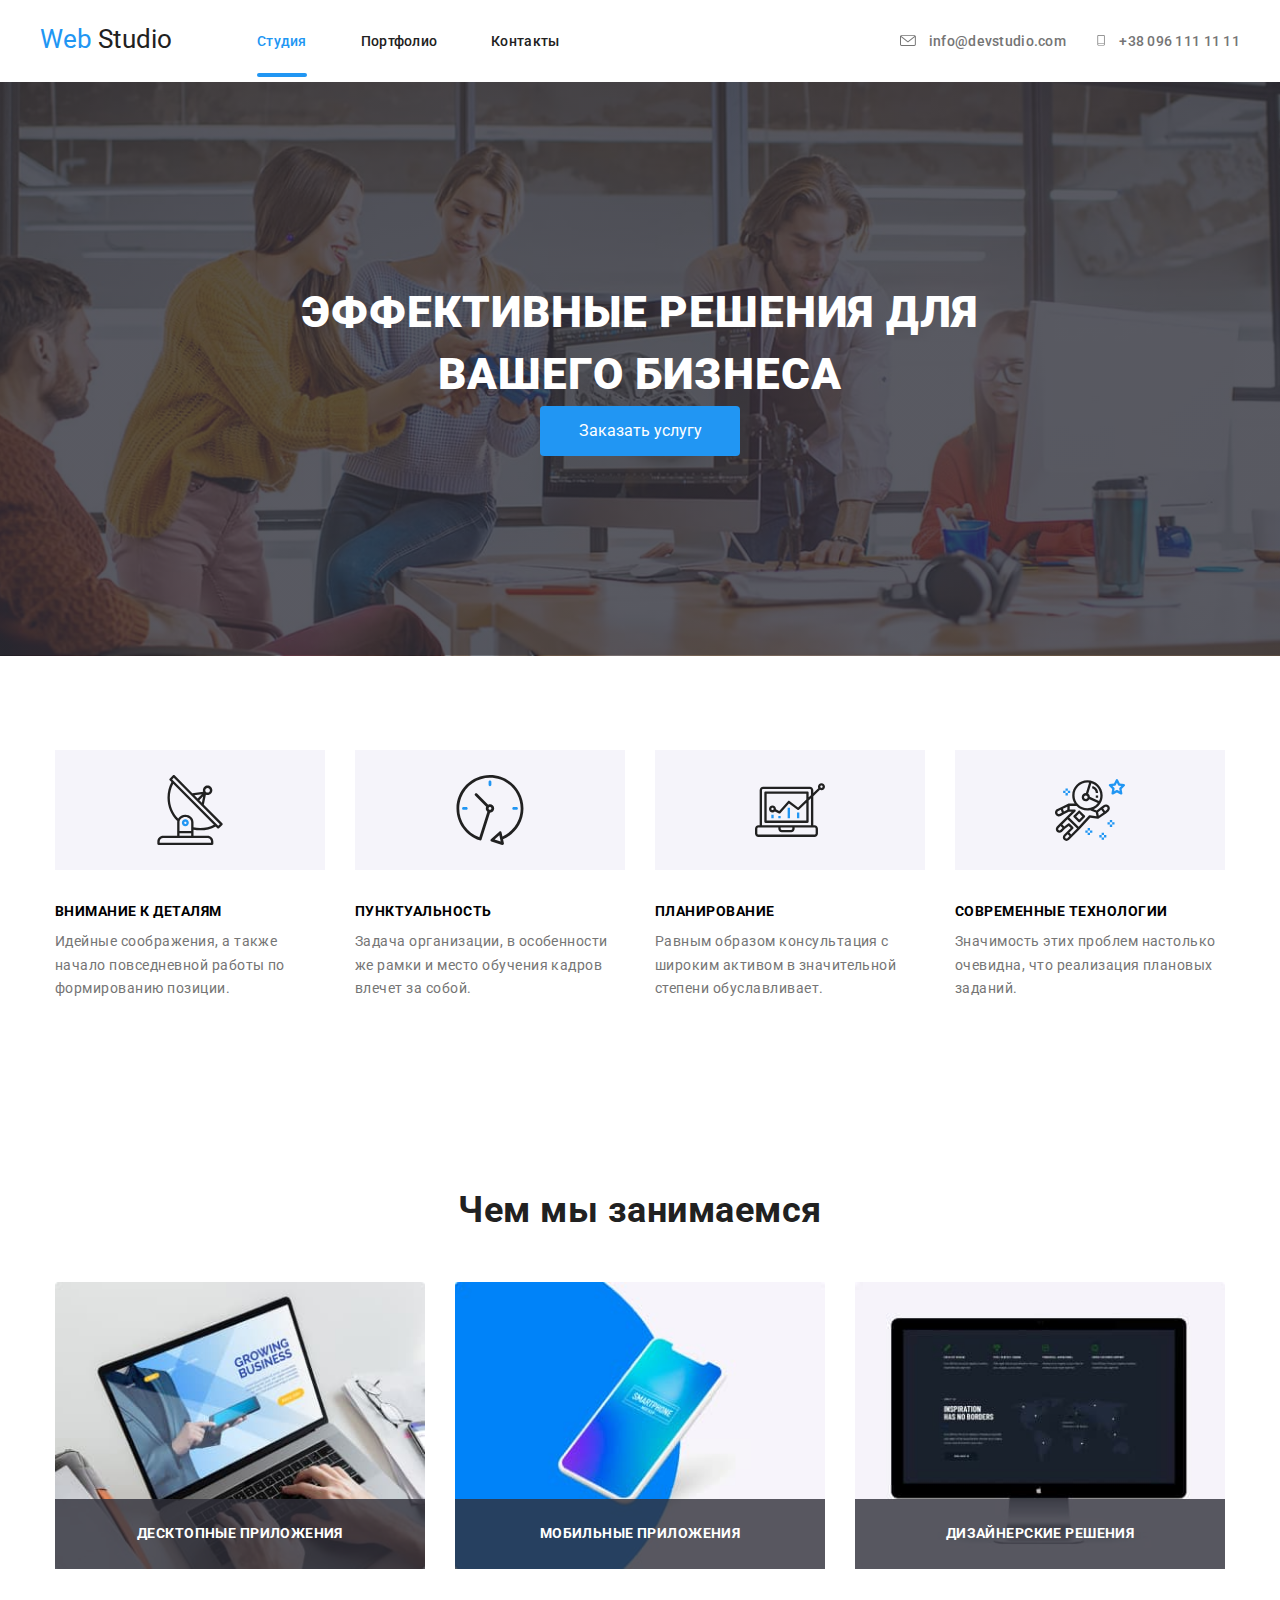
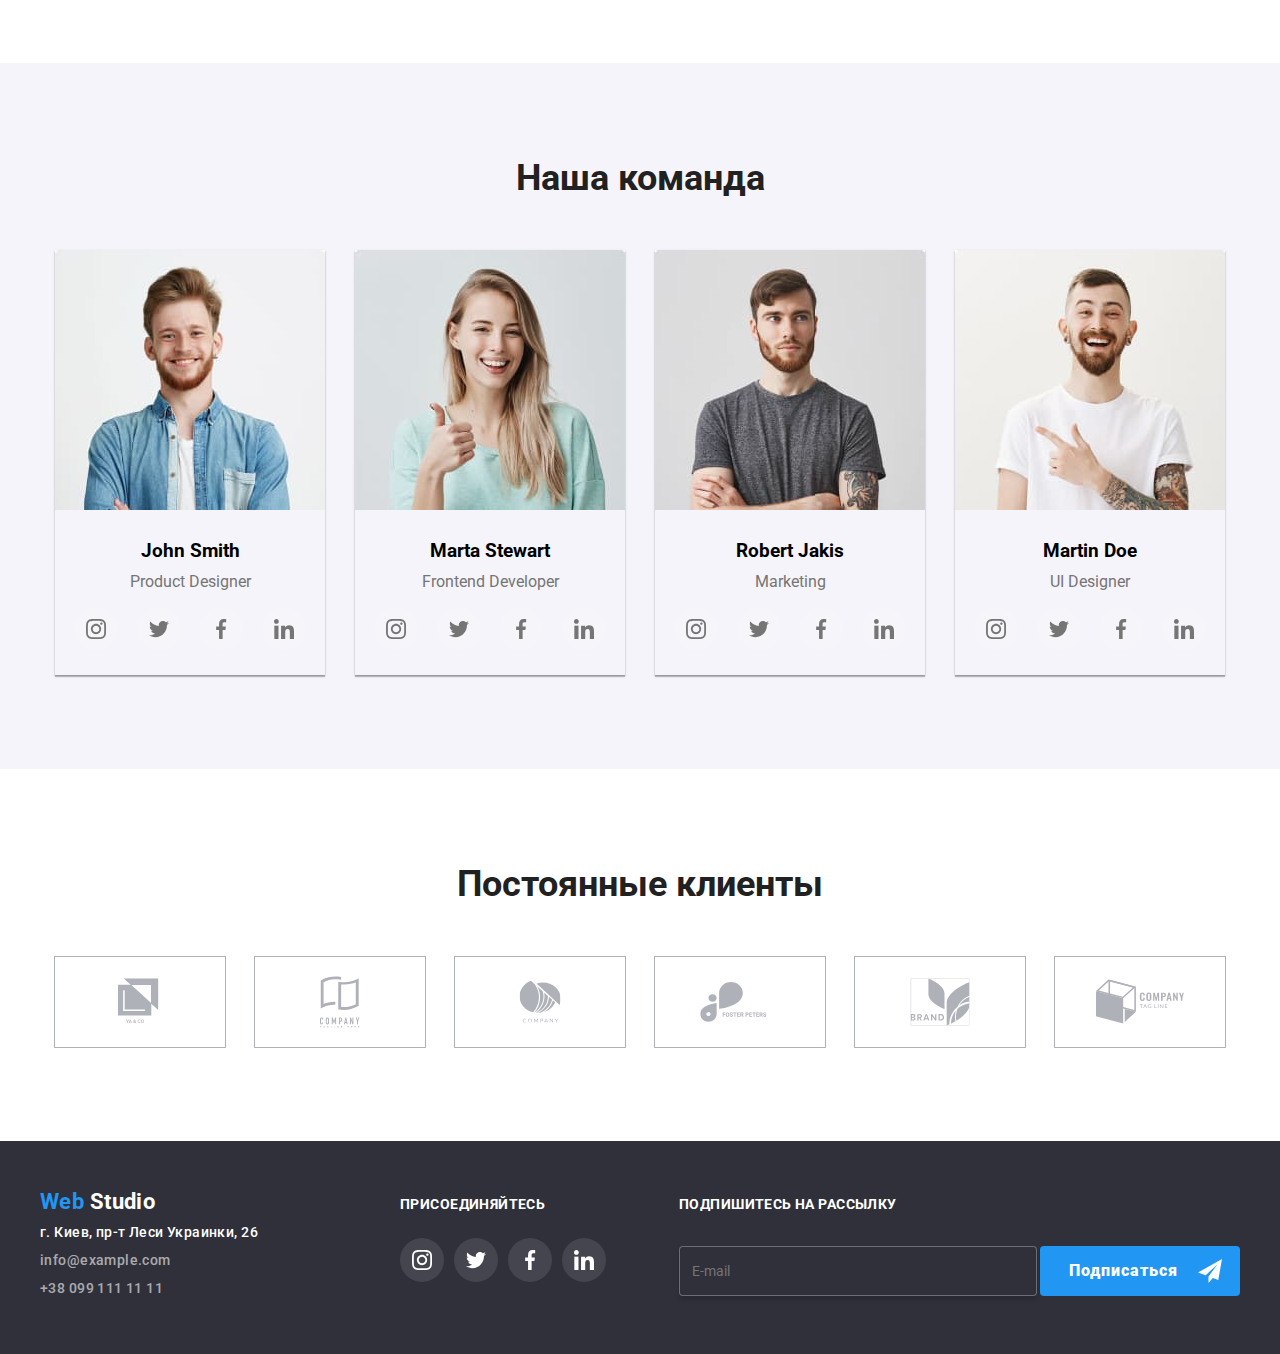
==== commit 7339d3de: "исправление геометрии" ====
--- a/index.html
+++ b/index.html
@@ -58,10 +58,10 @@
     <h1 class="hero-title">эффективные решения для вашего бизнеса</h1>
         <button data-modal-open type="button" class="order-button" >Заказать услугу</button>
     </section>
-    <div class="container">
+                            <!--преимущества-->
 <section class="section ">
-                             <!--преимущества-->
-    <ul class="advantages-container">
+    <div class="container">                     
+    <ul class="advantages">
         <li class="advantages-list">
             <svg class="advantages-icon" width="65.32" height="70">
                 <use href="./images/sprite.svg#icon-antenna"></use>
@@ -92,11 +92,13 @@
             <p class="advantages-text">Значимость этих проблем настолько очевидна, что реализация плановых заданий.</p>
         </li>
     </ul>
+</div>
 </section>
                                         <!--Продукты-->
 <section class="section">
+    <div class="container">
     <h2 class="section-title">Чем мы занимаемся</h2>
-    <ul class="section-app container">
+    <ul class="section-app ">
         <li class="item">
             <a href="">
                 <img src="./images/app1.jpg" class="image" alt="Десктопные приложения" width="370" height="294"/>
@@ -116,11 +118,12 @@
             <h3 class="section-list">Дизайнерские решения</h3>
         </li>
     </ul>
+</div>
 </section>
     </div>
                                          <!--Комманда-->
 <section class="section-team ">
-    
+    <div class="container">
     <h2 class="section-title">Наша команда</h2>
 
     <ul class="team-names  ">
@@ -290,13 +293,14 @@
     </ul>
  </li>
 </ul> 
-  
+</div>
 </section>
 
-<!--Клиенты-->
+                          <!--Клиенты-->
 <section class="clients">
+    <div class="container">
     <h2 class="section-title">Постоянные клиенты</h2>
-    <ul class="companies-list container">
+    <ul class="companies-list ">
         <li class="section-companies">
             <a class="companies-link" href="">
                 <span class="visually-hidden">Ya&Co</span>
@@ -346,6 +350,7 @@
             </a>     
         </li>
     </ul>
+</div>
 </section>
 
 </main>
@@ -355,7 +360,7 @@
 <!--Футер-->
 
 <footer>
-    <div class="footer-container">
+    <div class="footer-container container">
 <div class="footer-block">
     <a href="./index.html" class="logo">
         <span class="colortext">Web</span> Studio
@@ -420,9 +425,7 @@
 </div>
 </div>
 </div>   
-<div >
-<p class="copyright">2020  Developed by GoIT Students </p>
-</div>  
+ 
  
 </footer> 
     <div data-modal class="backdrop is-hidden">
--- a/css/main.min.css
+++ b/css/main.min.css
@@ -1,2 +1,2 @@
-.icon-social,.icon-logo{top:50%;left:50%;-webkit-transform:translate(-50%, -50%);transform:translate(-50%, -50%)}.icon-social,.icon-footer{padding:12px;width:44px;height:44px}/*! modern-normalize v0.6.0 | MIT License | https://github.com/sindresorhus/modern-normalize */*,*::before,*::after{-webkit-box-sizing:border-box;box-sizing:border-box}:root{-moz-tab-size:4;-o-tab-size:4;tab-size:4}html{line-height:1.15;-webkit-text-size-adjust:100%}body{margin:0}body{font-family:system-ui,-apple-system,"Segoe UI",Roboto,Helvetica,Arial,sans-serif,"Apple Color Emoji","Segoe UI Emoji"}hr{height:0}abbr[title]{-webkit-text-decoration:underline dotted;text-decoration:underline dotted}b,strong{font-weight:bolder}code,kbd,samp,pre{font-family:SFMono-Regular, Consolas, "Liberation Mono", Menlo, monospace;font-size:1em}small{font-size:80%}sub,sup{font-size:75%;line-height:0;position:relative;vertical-align:baseline}sub{bottom:-0.25em}sup{top:-0.5em}button,input,optgroup,select,textarea{font-family:inherit;font-size:100%;line-height:1.15;margin:0}button,select{text-transform:none}button,[type="button"],[type="reset"],[type="submit"]{-webkit-appearance:button}button::-moz-focus-inner,[type="button"]::-moz-focus-inner,[type="reset"]::-moz-focus-inner,[type="submit"]::-moz-focus-inner{border-style:none;padding:0}button:-moz-focusring,[type="button"]:-moz-focusring,[type="reset"]:-moz-focusring,[type="submit"]:-moz-focusring{outline:1px dotted ButtonText}fieldset{padding:0.35em 0.75em 0.625em}legend{padding:0}progress{vertical-align:baseline}[type="number"]::-webkit-inner-spin-button,[type="number"]::-webkit-outer-spin-button{height:auto}[type="search"]{-webkit-appearance:textfield;outline-offset:-2px}[type="search"]::-webkit-search-decoration{-webkit-appearance:none}::-webkit-file-upload-button{-webkit-appearance:button;font:inherit}summary{display:list-item}.buttons{background-color:#f5f4fa;letter-spacing:0.03em;line-height:1.6;text-align:center;-webkit-box-pack:center;-ms-flex-pack:center;justify-content:center;margin:0 8px 0 0;padding:6px 22px;border-radius:4px;border:transparent;min-width:101px;-webkit-transition:all 250ms cubic-bezier(0.4, 0, 0.2, 1);transition:all 250ms cubic-bezier(0.4, 0, 0.2, 1)}.buttons:hover,.buttons:focus{background-color:#2196f3;color:#fff;font-family:inherit;font-weight:500;font-size:16px;line-height:1.6;text-align:center;-webkit-box-shadow:0px 2px 2px rgba(0,0,0,0.12),0px 1px 2px rgba(0,0,0,0.08),0px 3px 1px rgba(0,0,0,0.1);box-shadow:0px 2px 2px rgba(0,0,0,0.12),0px 1px 2px rgba(0,0,0,0.08),0px 3px 1px rgba(0,0,0,0.1)}.buttons :first-child{margin-left:0}.buttons-list{margin:0;padding:94px 0 50px 0;display:-webkit-box;display:-ms-flexbox;display:flex}.buttons-container{display:-webkit-box;display:-ms-flexbox;display:flex;-webkit-box-pack:center;-ms-flex-pack:center;justify-content:center;border-top:1px solid #ECECEC}.upper-logo{font-family:Roboto,sans-serif;font-size:26px;line-height:1.2;color:#212121;padding-top:24px;padding-bottom:25px;-webkit-transition:all 250ms cubic-bezier(0.4, 0, 0.2, 1);transition:all 250ms cubic-bezier(0.4, 0, 0.2, 1)}.upper-logo:hover,.upper-logo:focus{color:#2196f3}.colortext{color:#2196f3}.container{width:1200px;margin:0 auto}nav{display:-webkit-box;display:-ms-flexbox;display:flex}.container-nav{display:-webkit-box;display:-ms-flexbox;display:flex;width:1200px;padding-right:15px;padding-left:15px;margin:0 auto;-webkit-box-align:center;-ms-flex-align:center;align-items:center;-webkit-box-pack:center;-ms-flex-pack:center;justify-content:center}.pages{margin:0;padding:0}.pages-list{display:inline-block;margin:0  50px 0  0;padding:32px 0}.pages-list:first-child{margin-left:85px}.pages-list:last-child{margin-right:0}.current{color:#2196f3;letter-spacing:0.02em;font-weight:500;font-size:14px;line-height:1.1;padding-bottom:28px;position:relative}.current::after{content:'';position:absolute;bottom:0;right:0;display:block;width:100%;height:4px;background:#2196f3;border-radius:2px}.site-nav{color:#212121;letter-spacing:0.02em;font-weight:500;font-size:14px;line-height:1.1;-webkit-transition:all 250ms cubic-bezier(0.4, 0, 0.2, 1);transition:all 250ms cubic-bezier(0.4, 0, 0.2, 1)}.site-nav:hover,.site-nav:focus{color:#2196f3}address{font-style:normal;margin-left:auto}.site-address{display:-webkit-box;display:-ms-flexbox;display:flex;margin:0;padding:0}.envelope{margin-right:30px}.address-list{padding:0}.address-list{color:#757575;letter-spacing:0.02em;font-style:normal;font-weight:500;font-size:14px;line-height:1.1px;fill:#757575;-webkit-transition:all 250ms cubic-bezier(0.4, 0, 0.2, 1);transition:all 250ms cubic-bezier(0.4, 0, 0.2, 1)}.address-list:hover,.address-list:focus{color:#2196f3;fill:#2196f3}.icon-envelope{margin-right:10px}.icon-phone{margin-right:10px}.address{margin:0;padding:0;-webkit-transition:all 250ms cubic-bezier(0.4, 0, 0.2, 1);transition:all 250ms cubic-bezier(0.4, 0, 0.2, 1)}button{display:inline-block}.order-button{color:#fff;font-family:inherit;font-size:16px;line-height:1.9;margin:0;padding:10px 32px;border-radius:4px;border:transparent;min-width:200px;background-color:#2196f3;-webkit-transition:all 250ms cubic-bezier(0.4, 0, 0.2, 1);transition:all 250ms cubic-bezier(0.4, 0, 0.2, 1)}.order-button:hover{background-color:#757575;color:#2196f3}.hero{letter-spacing:0.06em;text-align:center;padding-top:200px;padding-bottom:200px;background-image:-webkit-gradient(linear, left top, left bottom, from(rgba(47,48,58,0.8)), to(rgba(47,48,58,0.8))),url(../images/hero.jpg);background-image:linear-gradient(rgba(47,48,58,0.8), rgba(47,48,58,0.8)),url(../images/hero.jpg);max-width:1600px;height:600px;background-size:cover;background-repeat:no-repeat;background-position:center;margin:auto}.hero-title{color:#fff;font-weight:900;font-size:44px;line-height:1.4;text-transform:uppercase;width:696px;margin:auto}.advantages-container{padding-top:94px;display:-webkit-box;display:-ms-flexbox;display:flex;width:1200px;padding:94px 15px 0 15px;margin:0 auto}.advantages{display:-webkit-box;display:-ms-flexbox;display:flex;padding:0 0 94px 0;margin:0;border-bottom:1px solid #ECECEC}.advantages-list{padding:0;width:270px}.advantages-list:not(:last-child){margin-right:30px}.image{display:block;max-width:100%;height:auto}.advantages-icon{background-color:#f5f4fa;width:270px;height:120px;padding:25px 0}.advantages-title{font-size:14px;line-height:1.1;text-transform:uppercase;margin:0;padding:30px 0 0 0}.advantages-text{color:#757575;font-size:14px;line-height:1.7;margin:0;padding:10px 0 0 0}.section{letter-spacing:0.03em;padding-bottom:94px;margin:0}.section-app{display:-webkit-box;display:-ms-flexbox;display:flex;padding:0 15px 94px 15px;margin:0}.item{position:relative}.section-app>.item+.item{padding:0;margin:0 0 0 30px}.item :first-child{padding-left:0}.section-list{color:#fff;background:rgba(47,48,58,0.8);text-transform:uppercase;font-size:14px;line-height:1.1;letter-spacing:0.03em;margin:0;padding-top:27px;padding-bottom:27px;text-align:center;position:absolute;display:block;bottom:0;width:100%;-webkit-transition:all 250ms cubic-bezier(0.4, 0, 0.2, 1);transition:all 250ms cubic-bezier(0.4, 0, 0.2, 1)}.section-list:hover,.section-list:focus{color:#2196f3}.section-title{color:#212121;font-size:36px;line-height:1.2;text-align:center;padding:94px 0 50px 0;margin:0 auto;width:1200px}.section-team{background-color:#f5f4fa;margin:auto;padding:0 0 94px 0;width:1200px}.team-names{line-height:1.2;display:-webkit-box;display:-ms-flexbox;display:flex;padding:0 15px;margin:0 auto;-webkit-box-pack:center;-ms-flex-pack:center;justify-content:center;width:1200px}.image-team{display:block}.cards{width:270px;margin:0 30px 0 0;padding:0;-webkit-box-shadow:0px 2px 1px rgba(0,0,0,0.2),0px 1px 1px rgba(0,0,0,0.14),0px 1px 3px rgba(0,0,0,0.12);box-shadow:0px 2px 1px rgba(0,0,0,0.2),0px 1px 1px rgba(0,0,0,0.14),0px 1px 3px rgba(0,0,0,0.12)}.cards:last-child{margin:0}.names{margin:0;padding:30px 0 10px 0;text-align:center}.occupation{color:#757575;padding:0 0 16px 0;text-align:center;margin:0}.social{display:-webkit-box;display:-ms-flexbox;display:flex;margin:0;padding:0 0 24px 0;-webkit-box-pack:space-evenly;-ms-flex-pack:space-evenly;justify-content:space-evenly}.social:not(:last-child){margin-right:30px}.social-links{color:#AFB1B8;display:-webkit-box;display:-ms-flexbox;display:flex;border-radius:50%;background-color:rgba(255,255,255,0.1);-webkit-transition:all 250ms cubic-bezier(0.4, 0, 0.2, 1);transition:all 250ms cubic-bezier(0.4, 0, 0.2, 1)}.social-links:hover{background-color:#2196f3;border-radius:50%}.social-footer .social-links:not(:last-child){margin-right:10px}.social-footer .social-links:hover{background-color:#2196f3}.social-links .social-link{height:44px;width:44px;position:relative}.icon-social{fill:#757575;text-align:center;position:absolute;-webkit-transition:all 250ms cubic-bezier(0.4, 0, 0.2, 1);transition:all 250ms cubic-bezier(0.4, 0, 0.2, 1)}.icon-social:hover{fill:#fff}.visually-hidden{display:none;visibility:hidden}.social-footer{display:-webkit-inline-box;display:-ms-inline-flexbox;display:inline-flex;margin:20px 0 0 0;padding:0}.icon-footer{fill:#fff}.social-footer .social-links:not(:last-child){margin-right:10px}.social-footer .social-links:hover{background-color:#2196f3}.works .products{-ms-flex-wrap:wrap;flex-wrap:wrap;padding:0 0 94px 0;display:-webkit-box;display:-ms-flexbox;display:flex}.works .products :nth-child(3n){margin-right:0}.products-list{-ms-flex-wrap:wrap;flex-wrap:wrap;width:370px;margin-right:30px;margin-bottom:30px;border:1px solid #eee;border-radius:5px;-webkit-transition:all var(--transition-cubic);transition:all var(--transition-cubic)}.products-list:nth-last-child(-n+3){margin-bottom:0}.products-list:hover,.products-list:focus{-webkit-box-shadow:1px 4px 6px rgba(0,0,0,0.16),0px 4px 4px rgba(0,0,0,0.06),0px 1px 1px rgba(0,0,0,0.12);box-shadow:1px 4px 6px rgba(0,0,0,0.16),0px 4px 4px rgba(0,0,0,0.06),0px 1px 1px rgba(0,0,0,0.12);border:1px solid #eee}.p{padding:20px;width:100%;height:100%}.technokryk-definition{color:#fff;font-size:18px;line-height:1.6;letter-spacing:0.03em;background-color:#2196f3;padding:63px 24px;display:-webkit-box;display:-ms-flexbox;display:flex;position:absolute;top:100%;bottom:0;-webkit-transition:all 250ms cubic-bezier(0.4, 0, 0.2, 1);transition:all 250ms cubic-bezier(0.4, 0, 0.2, 1)}.works-card:hover .technokryk-definition{-webkit-transition:all 250ms cubic-bezier(0.4, 0, 0.2, 1);transition:all 250ms cubic-bezier(0.4, 0, 0.2, 1);opacity:1;top:0}.image{-webkit-transition:all 250ms cubic-bezier(0.4, 0, 0.2, 1);transition:all 250ms cubic-bezier(0.4, 0, 0.2, 1)}.image:hover,.image:focus{color:#2196f3;-webkit-transition:all 250ms cubic-bezier(0.4, 0, 0.2, 1);transition:all 250ms cubic-bezier(0.4, 0, 0.2, 1)}.works-card{position:relative;overflow:hidden}.works-description{color:#212121;line-height:1.6;font-size:18px;margin:0}.works-description:focus{color:#2196f3}.works-projects{color:#212121;letter-spacing:0.06em;font-size:18px;line-height:2;margin:0;-webkit-transition:all 250ms cubic-bezier(0.4, 0, 0.2, 1);transition:all 250ms cubic-bezier(0.4, 0, 0.2, 1)}.works-projects:hover,.works-projects:focus{color:#2196f3}.works-list{color:#757575;line-height:1.9;margin:0;-webkit-transition:all 250ms cubic-bezier(0.4, 0, 0.2, 1);transition:all 250ms cubic-bezier(0.4, 0, 0.2, 1)}.works-list:hover,.works-list:focus{color:#2196f3}.clients{margin:0;padding:0 215px}.companies-list{padding:0 15px 94px 15px;display:-webkit-box;display:-ms-flexbox;display:flex;-webkit-box-pack:justify;-ms-flex-pack:justify;justify-content:space-between}.companies-list :first-child{margin:0}.section-companies{position:relative;-webkit-transition:all 250ms cubic-bezier(0.4, 0, 0.2, 1);transition:all 250ms cubic-bezier(0.4, 0, 0.2, 1);outline:1px solid #AFB1B8;width:170px;height:90px}.section-companies:focus,.section-companies:hover{outline:1px solid #2196f3}.companies-link{width:170px;height:90px;margin:0;padding:0}.icon-logo{position:absolute;-webkit-transition:all 250ms cubic-bezier(0.4, 0, 0.2, 1);transition:all 250ms cubic-bezier(0.4, 0, 0.2, 1);fill:#AFB1B8}.icon-logo:hover{fill:#2196f3}footer{line-height:2;margin:0 auto;background-color:#2F303A;color:#fff;font-weight:700;letter-spacing:0.03em;font-size:14px;line-height:1.1;padding-bottom:28px}.footer-container{background-color:#2F303A;color:#fff;font-size:14px;font-weight:500;letter-spacing:0.03em;line-height:2;display:-webkit-box;display:-ms-flexbox;display:flex;padding:48px 0 24px 0;margin:0 auto;-webkit-box-align:baseline;-ms-flex-align:baseline;align-items:baseline;-webkit-box-pack:justify;-ms-flex-pack:justify;justify-content:space-between;width:1200px}.footer-block{padding-right:69px}.logo{font-family:Roboto,sans-serif;font-weight:700;font-size:22px;line-height:1.2;color:#fff;margin:0;-webkit-transition:all 250ms cubic-bezier(0.4, 0, 0.2, 1);transition:all 250ms cubic-bezier(0.4, 0, 0.2, 1)}.logo:hover,.logo:focus{color:#2196f3}.footer-input{width:358px;height:50px;border-radius:4px;background-color:#2F303A;padding:18px 12px;border:1px solid rgba(255,255,255,0.3);-webkit-box-shadow:0px 4px 4px rgba(0,0,0,0.15);box-shadow:0px 4px 4px rgba(0,0,0,0.15)}.footer-input:focus{color:#fff}.button-footer{position:relative;background-color:#2196f3;color:#fff;font-family:inherit;font-weight:900;font-size:16px;line-height:1.9;letter-spacing:0.06em;margin:0;padding:10px 62px 10px 29px;border-radius:4px;border:transparent;-webkit-transition:all 250ms cubic-bezier(0.4, 0, 0.2, 1);transition:all 250ms cubic-bezier(0.4, 0, 0.2, 1)}.button-footer:hover,.button-footer:focus{background-color:#212121}.join{text-transform:uppercase;display:-webkit-box;display:-ms-flexbox;display:flex;-webkit-transition:all 250ms cubic-bezier(0.4, 0, 0.2, 1);transition:all 250ms cubic-bezier(0.4, 0, 0.2, 1)}.join:hover,.join:focus{color:#2196f3}.icon-join{position:absolute;top:13px;left:148px}.mail{color:rgba(255,255,255,0.6);font-style:normal;-webkit-transition:all 250ms cubic-bezier(0.4, 0, 0.2, 1);transition:all 250ms cubic-bezier(0.4, 0, 0.2, 1)}.mail:hover,.mail:focus{color:#2196f3}.copyright{color:rgba(255,255,255,0.4);font-size:12px;text-align:center;background-color:#2F303A;margin:0 auto;border-top:1px solid rgba(255,255,255,0.1)}.backdrop{background-color:rgba(0,0,0,0.2);position:fixed;top:0;left:0;width:100%;height:1024px;-webkit-transition:opacity 250ms cubic-bezier(0.4, 0, 0.2, 1);transition:opacity 250ms cubic-bezier(0.4, 0, 0.2, 1)}.backdrop.is-hidden{opacity:0;pointer-events:none}.modal{position:absolute;top:50%;left:50%;-webkit-transform:translate(-50%, -50%) scale(1);transform:translate(-50%, -50%) scale(1);-webkit-transition:-webkit-transform 250ms cubic-bezier(0.4, 0, 0.2, 1);transition:-webkit-transform 250ms cubic-bezier(0.4, 0, 0.2, 1);transition:transform 250ms cubic-bezier(0.4, 0, 0.2, 1);transition:transform 250ms cubic-bezier(0.4, 0, 0.2, 1), -webkit-transform 250ms cubic-bezier(0.4, 0, 0.2, 1);width:528px;height:581px;background-color:#fff;letter-spacing:0.03em;color:#757575;font-weight:500;font-size:14px}.backdrop.is-hidden.modal{-webkit-transform:translate(-50%, -50%) scale(0.8);transform:translate(-50%, -50%) scale(0.8)}.icon-close{position:absolute;border-radius:50%;-webkit-box-shadow:0px 2px 1px rgba(0,0,0,0.2),0px 1px 1px rgba(0,0,0,0.14),0px 1px 3px rgba(0,0,0,0.12);box-shadow:0px 2px 1px rgba(0,0,0,0.2),0px 1px 1px rgba(0,0,0,0.14),0px 1px 3px rgba(0,0,0,0.12);width:30px;height:30px;padding:9px 9px 10px 10px;left:507px;background-color:#fff;bottom:560px}.form-title{font-weight:700;font-size:20px;line-height:1.2;text-align:center;letter-spacing:0.03em;display:-webkit-box;display:-ms-flexbox;display:flex;padding:40px 40px 0 40px;color:#212121}.form-field{position:relative}.form-label{position:absolute;top:42px;left:82px;-webkit-transition:all 250ms cubic-bezier(0.4, 0, 0.2, 1);transition:all 250ms cubic-bezier(0.4, 0, 0.2, 1);line-height:1.1;letter-spacing:0.01em}.form-input:focus+.form-label,.form-input:not(:placeholder-shown)+.form-label{-webkit-transform:translateY(-32px) translateX(-23px);transform:translateY(-32px) translateX(-23px);color:#2196f3}.form-input{border:1px solid rgba(33,33,33,0.2);border-radius:4px;margin:28px 40px 0 40px;width:448px;height:40px;padding-left:42px;-webkit-transition:all 250ms cubic-bezier(0.4, 0, 0.2, 1);transition:all 250ms cubic-bezier(0.4, 0, 0.2, 1)}.form-input:focus{border:1px solid #2196f3;outline:none}.form-icon{width:12px;height:12px;position:absolute;top:44px;left:59px}.form-input:focus ~ .form-icon{fill:#2196f3}.comment{border:1px solid rgba(33,33,33,0.2);border-radius:4px;width:448px;padding:12px 16px;letter-spacing:0.01em;color:#757575;-webkit-transition:all 250ms cubic-bezier(0.4, 0, 0.2, 1);transition:all 250ms cubic-bezier(0.4, 0, 0.2, 1)}.comment:focus{border:1px solid #2196f3;outline:none}.comment-field{margin:28px 40px 0 40px}textarea{resize:none}.check{padding:20px 51px 30px 51px;line-height:1.7}.policy{position:relative;padding-left:25px;display:block}.icon-square{position:absolute;left:0;bottom:5px}.checkbox:checked ~ .icon-square{opacity:0}.icon-check{position:absolute;left:0;bottom:5px;opacity:0}.checkbox:checked ~ .icon-check{opacity:1;fill:#2196f3}.checkbox{-webkit-appearance:none;display:block}.agreement{color:#2196f3;text-decoration:underline}.send-button{color:#fff;font-size:16px;line-height:1.9;margin:0;padding:10px 55px;border-radius:4px;border:transparent;min-width:200px;background-color:#2196f3;-webkit-transition:all 250ms cubic-bezier(0.4, 0, 0.2, 1);transition:all 250ms cubic-bezier(0.4, 0, 0.2, 1)}.send-button:hover,.send-button:focus{background-color:#212121;border:transparent}.send{text-align:center}body{background-color:#fff;font-family:Roboto,sans-serif}a{text-decoration:none}ul{list-style-type:none}header{width:1200px;margin:0 auto}
+.icon-social,.icon-logo{top:50%;left:50%;-webkit-transform:translate(-50%, -50%);transform:translate(-50%, -50%)}.icon-social,.icon-footer{padding:12px;width:44px;height:44px}/*! modern-normalize v0.6.0 | MIT License | https://github.com/sindresorhus/modern-normalize */*,*::before,*::after{-webkit-box-sizing:border-box;box-sizing:border-box}:root{-moz-tab-size:4;-o-tab-size:4;tab-size:4}html{line-height:1.15;-webkit-text-size-adjust:100%}body{margin:0}body{font-family:system-ui,-apple-system,"Segoe UI",Roboto,Helvetica,Arial,sans-serif,"Apple Color Emoji","Segoe UI Emoji"}hr{height:0}abbr[title]{-webkit-text-decoration:underline dotted;text-decoration:underline dotted}b,strong{font-weight:bolder}code,kbd,samp,pre{font-family:SFMono-Regular, Consolas, "Liberation Mono", Menlo, monospace;font-size:1em}small{font-size:80%}sub,sup{font-size:75%;line-height:0;position:relative;vertical-align:baseline}sub{bottom:-0.25em}sup{top:-0.5em}button,input,optgroup,select,textarea{font-family:inherit;font-size:100%;line-height:1.15;margin:0}button,select{text-transform:none}button,[type="button"],[type="reset"],[type="submit"]{-webkit-appearance:button}button::-moz-focus-inner,[type="button"]::-moz-focus-inner,[type="reset"]::-moz-focus-inner,[type="submit"]::-moz-focus-inner{border-style:none;padding:0}button:-moz-focusring,[type="button"]:-moz-focusring,[type="reset"]:-moz-focusring,[type="submit"]:-moz-focusring{outline:1px dotted ButtonText}fieldset{padding:0.35em 0.75em 0.625em}legend{padding:0}progress{vertical-align:baseline}[type="number"]::-webkit-inner-spin-button,[type="number"]::-webkit-outer-spin-button{height:auto}[type="search"]{-webkit-appearance:textfield;outline-offset:-2px}[type="search"]::-webkit-search-decoration{-webkit-appearance:none}::-webkit-file-upload-button{-webkit-appearance:button;font:inherit}summary{display:list-item}.buttons{background-color:#f5f4fa;letter-spacing:0.03em;line-height:1.6;text-align:center;-webkit-box-pack:center;-ms-flex-pack:center;justify-content:center;margin:0 8px 0 0;padding:6px 22px;border-radius:4px;border:transparent;min-width:101px;-webkit-transition:all 250ms cubic-bezier(0.4, 0, 0.2, 1);transition:all 250ms cubic-bezier(0.4, 0, 0.2, 1)}.buttons:hover,.buttons:focus{background-color:#2196f3;color:#fff;font-family:inherit;font-weight:500;font-size:16px;line-height:1.6;text-align:center;-webkit-box-shadow:0px 2px 2px rgba(0,0,0,0.12),0px 1px 2px rgba(0,0,0,0.08),0px 3px 1px rgba(0,0,0,0.1);box-shadow:0px 2px 2px rgba(0,0,0,0.12),0px 1px 2px rgba(0,0,0,0.08),0px 3px 1px rgba(0,0,0,0.1)}.buttons :first-child{margin-left:0}.buttons-list{margin:0;padding:94px 0 50px 0;display:-webkit-box;display:-ms-flexbox;display:flex}.buttons-container{display:-webkit-box;display:-ms-flexbox;display:flex;-webkit-box-pack:center;-ms-flex-pack:center;justify-content:center;border-top:1px solid #ECECEC}.upper-logo{font-family:Roboto,sans-serif;font-size:26px;line-height:1.2;color:#212121;padding-top:24px;padding-bottom:25px;-webkit-transition:all 250ms cubic-bezier(0.4, 0, 0.2, 1);transition:all 250ms cubic-bezier(0.4, 0, 0.2, 1)}.upper-logo:hover,.upper-logo:focus{color:#2196f3}.colortext{color:#2196f3}.container{width:1200px;padding-left:15px;padding-right:15px;margin:0 auto}nav{display:-webkit-box;display:-ms-flexbox;display:flex}.container-nav{display:-webkit-box;display:-ms-flexbox;display:flex;width:1200px;margin:0 auto;-webkit-box-align:center;-ms-flex-align:center;align-items:center;-webkit-box-pack:center;-ms-flex-pack:center;justify-content:center}.pages{margin:0;padding:0}.pages-list{display:inline-block;margin:0  50px 0  0;padding:32px 0}.pages-list:first-child{margin-left:85px}.pages-list:last-child{margin-right:0}.current{color:#2196f3;letter-spacing:0.02em;font-weight:500;font-size:14px;line-height:1.1;padding-bottom:28px;position:relative}.current::after{content:'';position:absolute;bottom:0;right:0;display:block;width:100%;height:4px;background:#2196f3;border-radius:2px}.site-nav{color:#212121;letter-spacing:0.02em;font-weight:500;font-size:14px;line-height:1.1;-webkit-transition:all 250ms cubic-bezier(0.4, 0, 0.2, 1);transition:all 250ms cubic-bezier(0.4, 0, 0.2, 1)}.site-nav:hover,.site-nav:focus{color:#2196f3}address{font-style:normal;margin-left:auto}.site-address{display:-webkit-box;display:-ms-flexbox;display:flex;margin:0;padding:0}.envelope{margin-right:30px}.address-list{padding:0}.address-list{color:#757575;letter-spacing:0.02em;font-style:normal;font-weight:500;font-size:14px;line-height:1.1px;fill:#757575;-webkit-transition:all 250ms cubic-bezier(0.4, 0, 0.2, 1);transition:all 250ms cubic-bezier(0.4, 0, 0.2, 1)}.address-list:hover,.address-list:focus{color:#2196f3;fill:#2196f3}.icon-envelope{margin-right:10px}.icon-phone{margin-right:10px}.address{margin:0;padding:0;-webkit-transition:all 250ms cubic-bezier(0.4, 0, 0.2, 1);transition:all 250ms cubic-bezier(0.4, 0, 0.2, 1)}button{display:inline-block}.order-button{color:#fff;font-family:inherit;font-size:16px;line-height:1.9;margin:0;padding:10px 32px;border-radius:4px;border:transparent;min-width:200px;background-color:#2196f3;-webkit-transition:all 250ms cubic-bezier(0.4, 0, 0.2, 1);transition:all 250ms cubic-bezier(0.4, 0, 0.2, 1)}.order-button:hover{background-color:#757575;color:#2196f3}.hero{letter-spacing:0.06em;text-align:center;padding-top:200px;padding-bottom:200px;background-image:-webkit-gradient(linear, left top, left bottom, from(rgba(47,48,58,0.8)), to(rgba(47,48,58,0.8))),url(../images/hero.jpg);background-image:linear-gradient(rgba(47,48,58,0.8), rgba(47,48,58,0.8)),url(../images/hero.jpg);max-width:1600px;background-size:cover;background-repeat:no-repeat;background-position:center;margin:auto}.hero-title{color:#fff;font-weight:900;font-size:44px;line-height:1.4;text-transform:uppercase;width:696px;margin:auto}.advantages{display:-webkit-box;display:-ms-flexbox;display:flex;padding:94px 0 0 0;margin:0;-webkit-box-pack:center;-ms-flex-pack:center;justify-content:center}.advantages-list{padding:0;width:270px}.advantages-list:not(:last-child){margin-right:30px}.image{display:block;max-width:100%;height:auto}.advantages-icon{background-color:#f5f4fa;width:270px;height:120px;padding:25px 0}.advantages-title{font-size:14px;line-height:1.1;text-transform:uppercase;margin:0;padding:30px 0 0 0}.advantages-text{color:#757575;font-size:14px;line-height:1.7;margin:0;padding:10px 0 0 0}.section{letter-spacing:0.03em;padding:0 0 94px 0;margin:0}.section-app{display:-webkit-box;display:-ms-flexbox;display:flex;padding:0;margin:0}.item{position:relative}.section-app>.item+.item{padding:0;margin:0 0 0 30px}.item :first-child{padding-left:0}.section-list{color:#fff;background:rgba(47,48,58,0.8);text-transform:uppercase;font-size:14px;line-height:1.1;letter-spacing:0.03em;margin:0;padding-top:27px;padding-bottom:27px;text-align:center;position:absolute;display:block;bottom:0;width:100%;-webkit-transition:all 250ms cubic-bezier(0.4, 0, 0.2, 1);transition:all 250ms cubic-bezier(0.4, 0, 0.2, 1)}.section-list:hover,.section-list:focus{color:#2196f3}.section-title{color:#212121;font-size:36px;line-height:1.2;text-align:center;padding:94px 0 50px 0;margin:0 auto}.section-team{background-color:#f5f4fa;margin:auto;padding:0 0 94px 0}.team-names{line-height:1.2;display:-webkit-box;display:-ms-flexbox;display:flex;padding:0;margin:0;-webkit-box-pack:center;-ms-flex-pack:center;justify-content:center}.image-team{display:block}.cards{width:270px;margin:0 30px 0 0;padding:0;-webkit-box-shadow:0px 2px 1px rgba(0,0,0,0.2),0px 1px 1px rgba(0,0,0,0.14),0px 1px 3px rgba(0,0,0,0.12);box-shadow:0px 2px 1px rgba(0,0,0,0.2),0px 1px 1px rgba(0,0,0,0.14),0px 1px 3px rgba(0,0,0,0.12)}.cards:last-child{margin:0}.names{margin:0;padding:30px 0 10px 0;text-align:center}.occupation{color:#757575;padding:0 0 16px 0;text-align:center;margin:0}.social{display:-webkit-box;display:-ms-flexbox;display:flex;margin:0;padding:0 0 24px 0;-webkit-box-pack:space-evenly;-ms-flex-pack:space-evenly;justify-content:space-evenly}.social:not(:last-child){margin-right:30px}.social-links{color:#AFB1B8;display:-webkit-box;display:-ms-flexbox;display:flex;border-radius:50%;background-color:rgba(255,255,255,0.1);-webkit-transition:all 250ms cubic-bezier(0.4, 0, 0.2, 1);transition:all 250ms cubic-bezier(0.4, 0, 0.2, 1)}.social-links:hover{background-color:#2196f3;border-radius:50%}.social-footer .social-links:not(:last-child){margin-right:10px}.social-footer .social-links:hover{background-color:#2196f3}.social-links .social-link{height:44px;width:44px;position:relative}.icon-social{fill:#757575;text-align:center;position:absolute;-webkit-transition:all 250ms cubic-bezier(0.4, 0, 0.2, 1);transition:all 250ms cubic-bezier(0.4, 0, 0.2, 1)}.icon-social:hover{fill:#fff}.visually-hidden{display:none;visibility:hidden}.social-footer{display:-webkit-inline-box;display:-ms-inline-flexbox;display:inline-flex;margin:20px 0 0 0;padding:0}.icon-footer{fill:#fff}.social-footer .social-links:not(:last-child){margin-right:10px}.social-footer .social-links:hover{background-color:#2196f3}.works .products{-ms-flex-wrap:wrap;flex-wrap:wrap;padding:0 0 94px 0;display:-webkit-box;display:-ms-flexbox;display:flex}.works .products :nth-child(3n){margin-right:0}.products-list{-ms-flex-wrap:wrap;flex-wrap:wrap;width:370px;margin-right:30px;margin-bottom:30px;border:1px solid #eee;border-radius:5px;-webkit-transition:all var(--transition-cubic);transition:all var(--transition-cubic)}.products-list:nth-last-child(-n+3){margin-bottom:0}.products-list:hover,.products-list:focus{-webkit-box-shadow:1px 4px 6px rgba(0,0,0,0.16),0px 4px 4px rgba(0,0,0,0.06),0px 1px 1px rgba(0,0,0,0.12);box-shadow:1px 4px 6px rgba(0,0,0,0.16),0px 4px 4px rgba(0,0,0,0.06),0px 1px 1px rgba(0,0,0,0.12);border:1px solid #eee}.p{padding:20px;width:100%;height:100%}.technokryk-definition{color:#fff;font-size:18px;line-height:1.6;letter-spacing:0.03em;background-color:#2196f3;padding:63px 24px;display:-webkit-box;display:-ms-flexbox;display:flex;position:absolute;top:100%;bottom:0;-webkit-transition:all 250ms cubic-bezier(0.4, 0, 0.2, 1);transition:all 250ms cubic-bezier(0.4, 0, 0.2, 1)}.works-card:hover .technokryk-definition{-webkit-transition:all 250ms cubic-bezier(0.4, 0, 0.2, 1);transition:all 250ms cubic-bezier(0.4, 0, 0.2, 1);opacity:1;top:0}.image{-webkit-transition:all 250ms cubic-bezier(0.4, 0, 0.2, 1);transition:all 250ms cubic-bezier(0.4, 0, 0.2, 1)}.image:hover,.image:focus{color:#2196f3;-webkit-transition:all 250ms cubic-bezier(0.4, 0, 0.2, 1);transition:all 250ms cubic-bezier(0.4, 0, 0.2, 1)}.works-card{position:relative;overflow:hidden}.works-description{color:#212121;line-height:1.6;font-size:18px;margin:0}.works-description:focus{color:#2196f3}.works-projects{color:#212121;letter-spacing:0.06em;font-size:18px;line-height:2;margin:0;-webkit-transition:all 250ms cubic-bezier(0.4, 0, 0.2, 1);transition:all 250ms cubic-bezier(0.4, 0, 0.2, 1)}.works-projects:hover,.works-projects:focus{color:#2196f3}.works-list{color:#757575;line-height:1.9;margin:0;-webkit-transition:all 250ms cubic-bezier(0.4, 0, 0.2, 1);transition:all 250ms cubic-bezier(0.4, 0, 0.2, 1)}.works-list:hover,.works-list:focus{color:#2196f3}.companies-list{padding:0 0 94px 0;margin:0;display:-webkit-box;display:-ms-flexbox;display:flex;-webkit-box-pack:justify;-ms-flex-pack:justify;justify-content:space-between}.companies-list :first-child{margin:0}.section-companies{position:relative;-webkit-transition:all 250ms cubic-bezier(0.4, 0, 0.2, 1);transition:all 250ms cubic-bezier(0.4, 0, 0.2, 1);outline:1px solid #AFB1B8;width:170px;height:90px}.section-companies:focus,.section-companies:hover{outline:1px solid #2196f3}.companies-link{width:170px;height:90px;margin:0;padding:0}.icon-logo{position:absolute;-webkit-transition:all 250ms cubic-bezier(0.4, 0, 0.2, 1);transition:all 250ms cubic-bezier(0.4, 0, 0.2, 1);fill:#AFB1B8}.icon-logo:hover{fill:#2196f3}footer{line-height:2;margin:0 auto;background-color:#2F303A;color:#fff;font-weight:700;letter-spacing:0.03em;font-size:14px;line-height:1.1;padding-bottom:28px}.footer-container{background-color:#2F303A;color:#fff;font-size:14px;font-weight:500;letter-spacing:0.03em;line-height:2;display:-webkit-box;display:-ms-flexbox;display:flex;padding:48px 0 24px 0;margin:0 auto;-webkit-box-align:baseline;-ms-flex-align:baseline;align-items:baseline;-webkit-box-pack:justify;-ms-flex-pack:justify;justify-content:space-between;width:1200px}.footer-block{padding-right:69px}.logo{font-family:Roboto,sans-serif;font-weight:700;font-size:22px;line-height:1.2;color:#fff;margin:0;-webkit-transition:all 250ms cubic-bezier(0.4, 0, 0.2, 1);transition:all 250ms cubic-bezier(0.4, 0, 0.2, 1)}.logo:hover,.logo:focus{color:#2196f3}.footer-input{width:358px;height:50px;border-radius:4px;background-color:#2F303A;padding:18px 12px;border:1px solid rgba(255,255,255,0.3);-webkit-box-shadow:0px 4px 4px rgba(0,0,0,0.15);box-shadow:0px 4px 4px rgba(0,0,0,0.15)}.footer-input:focus{color:#fff}.button-footer{position:relative;background-color:#2196f3;color:#fff;font-family:inherit;font-weight:900;font-size:16px;line-height:1.9;letter-spacing:0.06em;margin:0;padding:10px 62px 10px 29px;border-radius:4px;border:transparent;-webkit-transition:all 250ms cubic-bezier(0.4, 0, 0.2, 1);transition:all 250ms cubic-bezier(0.4, 0, 0.2, 1)}.button-footer:hover,.button-footer:focus{background-color:#212121}.join{text-transform:uppercase;display:-webkit-box;display:-ms-flexbox;display:flex;-webkit-transition:all 250ms cubic-bezier(0.4, 0, 0.2, 1);transition:all 250ms cubic-bezier(0.4, 0, 0.2, 1)}.join:hover,.join:focus{color:#2196f3}.icon-join{position:absolute;top:13px;left:148px;margin-left:10px}.mail{color:rgba(255,255,255,0.6);font-style:normal;-webkit-transition:all 250ms cubic-bezier(0.4, 0, 0.2, 1);transition:all 250ms cubic-bezier(0.4, 0, 0.2, 1)}.mail:hover,.mail:focus{color:#2196f3}.copyright{color:rgba(255,255,255,0.4);font-size:12px;text-align:center;background-color:#2F303A;margin:0 auto;border-top:1px solid rgba(255,255,255,0.1)}.backdrop{background-color:rgba(0,0,0,0.2);position:fixed;top:0;left:0;width:100%;height:1024px;-webkit-transition:opacity 250ms cubic-bezier(0.4, 0, 0.2, 1);transition:opacity 250ms cubic-bezier(0.4, 0, 0.2, 1)}.backdrop.is-hidden{opacity:0;pointer-events:none}.modal{position:absolute;top:50%;left:50%;-webkit-transform:translate(-50%, -50%) scale(1);transform:translate(-50%, -50%) scale(1);-webkit-transition:-webkit-transform 250ms cubic-bezier(0.4, 0, 0.2, 1);transition:-webkit-transform 250ms cubic-bezier(0.4, 0, 0.2, 1);transition:transform 250ms cubic-bezier(0.4, 0, 0.2, 1);transition:transform 250ms cubic-bezier(0.4, 0, 0.2, 1), -webkit-transform 250ms cubic-bezier(0.4, 0, 0.2, 1);width:528px;height:581px;background-color:#fff;letter-spacing:0.03em;color:#757575;font-weight:500;font-size:14px}.backdrop.is-hidden.modal{-webkit-transform:translate(-50%, -50%) scale(0.8);transform:translate(-50%, -50%) scale(0.8)}.icon-close{position:absolute;border-radius:50%;-webkit-box-shadow:0px 2px 1px rgba(0,0,0,0.2),0px 1px 1px rgba(0,0,0,0.14),0px 1px 3px rgba(0,0,0,0.12);box-shadow:0px 2px 1px rgba(0,0,0,0.2),0px 1px 1px rgba(0,0,0,0.14),0px 1px 3px rgba(0,0,0,0.12);width:30px;height:30px;padding:9px 9px 10px 10px;left:507px;background-color:#fff;bottom:560px}.form-title{font-weight:700;font-size:20px;line-height:1.2;text-align:center;letter-spacing:0.03em;display:-webkit-box;display:-ms-flexbox;display:flex;padding:40px 40px 0 40px;color:#212121}.form-field{position:relative}.form-label{position:absolute;top:42px;left:82px;-webkit-transition:all 250ms cubic-bezier(0.4, 0, 0.2, 1);transition:all 250ms cubic-bezier(0.4, 0, 0.2, 1);line-height:1.1;letter-spacing:0.01em}.form-input:focus+.form-label,.form-input:not(:placeholder-shown)+.form-label{-webkit-transform:translateY(-32px) translateX(-23px);transform:translateY(-32px) translateX(-23px);color:#2196f3}.form-input{border:1px solid rgba(33,33,33,0.2);border-radius:4px;margin:28px 40px 0 40px;width:448px;height:40px;padding-left:42px;-webkit-transition:all 250ms cubic-bezier(0.4, 0, 0.2, 1);transition:all 250ms cubic-bezier(0.4, 0, 0.2, 1)}.form-input:focus{border:1px solid #2196f3;outline:none}.form-icon{width:12px;height:12px;position:absolute;top:44px;left:59px}.form-input:focus ~ .form-icon{fill:#2196f3}.comment{border:1px solid rgba(33,33,33,0.2);border-radius:4px;width:448px;padding:12px 16px;letter-spacing:0.01em;color:#757575;-webkit-transition:all 250ms cubic-bezier(0.4, 0, 0.2, 1);transition:all 250ms cubic-bezier(0.4, 0, 0.2, 1)}.comment:focus{border:1px solid #2196f3;outline:none}.comment-field{margin:28px 40px 0 40px}textarea{resize:none}.check{padding:20px 51px 30px 51px;line-height:1.7}.policy{position:relative;padding-left:25px;display:block}.icon-square{position:absolute;left:0;bottom:5px}.checkbox:checked ~ .icon-square{opacity:0}.icon-check{position:absolute;left:0;bottom:5px;opacity:0}.checkbox:checked ~ .icon-check{opacity:1;fill:#2196f3}.checkbox{-webkit-appearance:none;display:block}.agreement{color:#2196f3;text-decoration:underline}.send-button{color:#fff;font-size:16px;line-height:1.9;margin:0;padding:10px 55px;border-radius:4px;border:transparent;min-width:200px;background-color:#2196f3;-webkit-transition:all 250ms cubic-bezier(0.4, 0, 0.2, 1);transition:all 250ms cubic-bezier(0.4, 0, 0.2, 1)}.send-button:hover,.send-button:focus{background-color:#212121;border:transparent}.send{text-align:center}body{background-color:#fff;font-family:Roboto,sans-serif}a{text-decoration:none}ul{list-style-type:none}
 /*# sourceMappingURL=main.min.css.map */